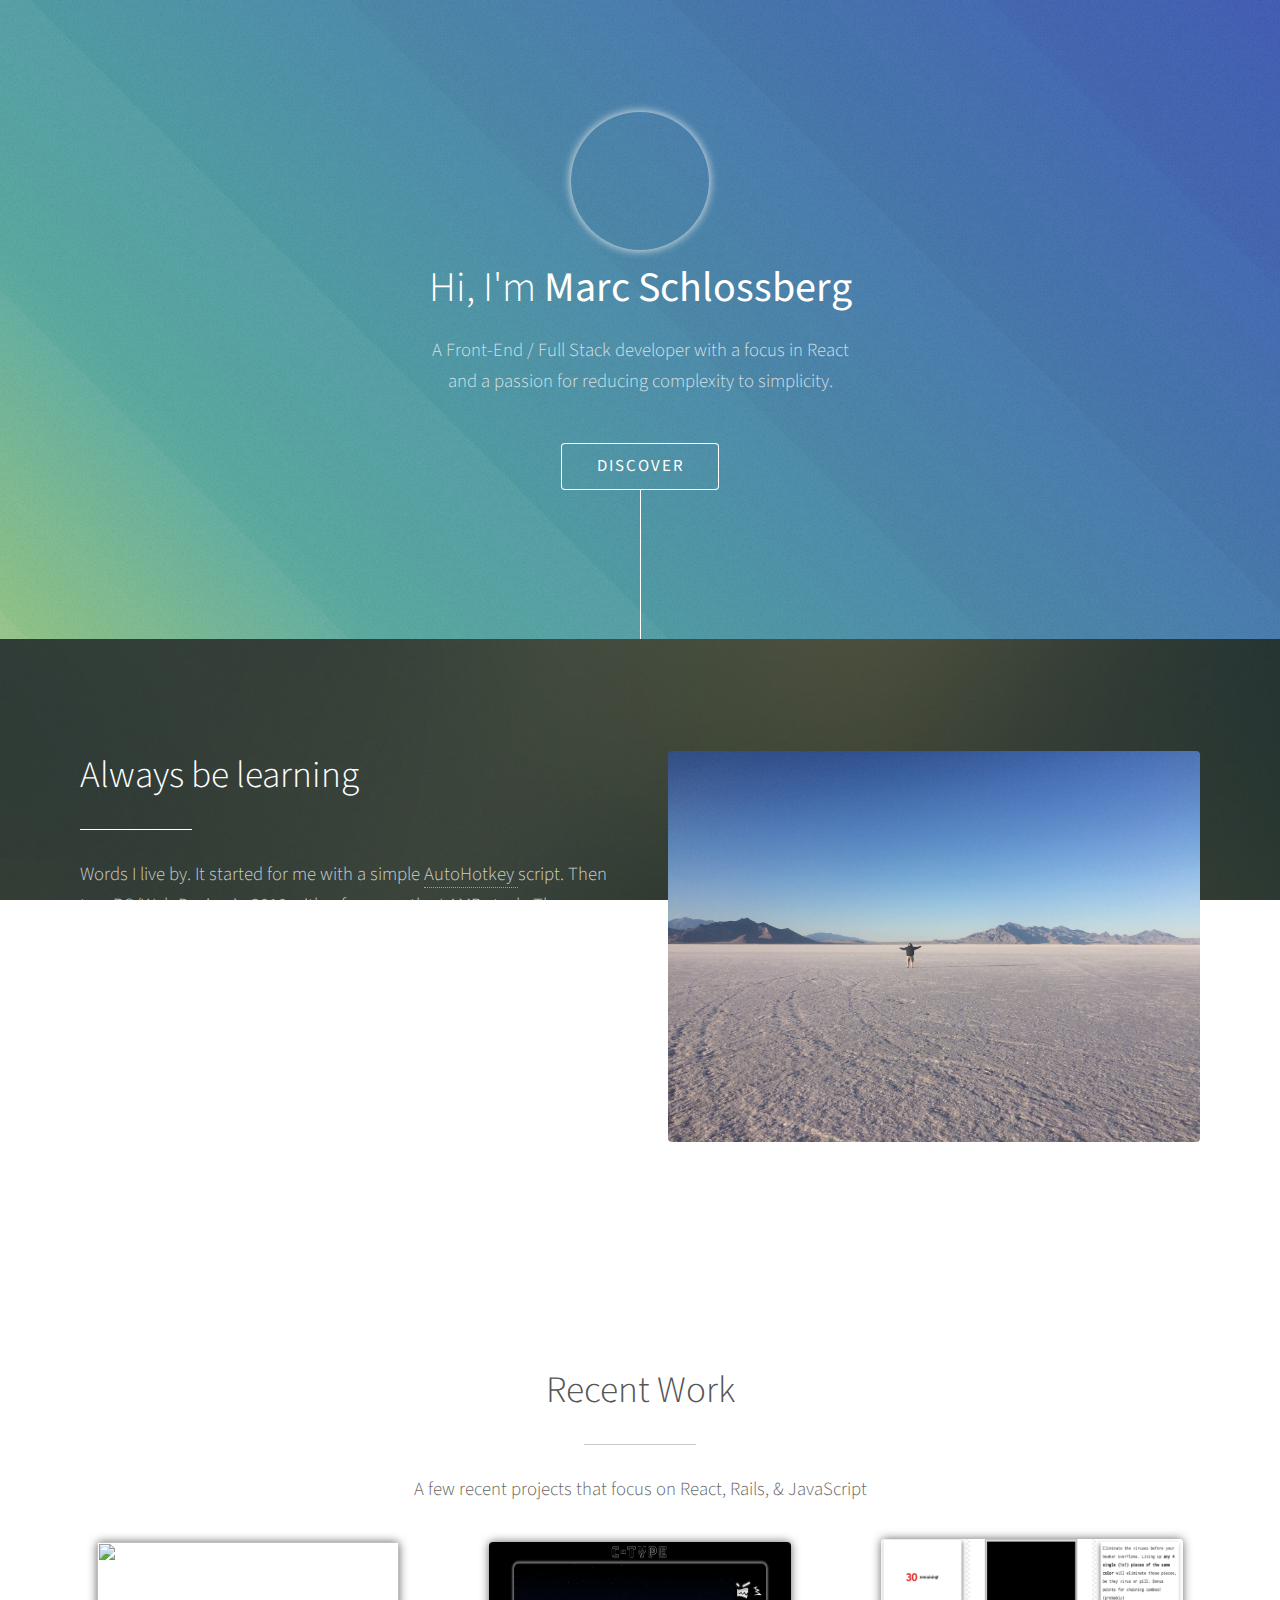
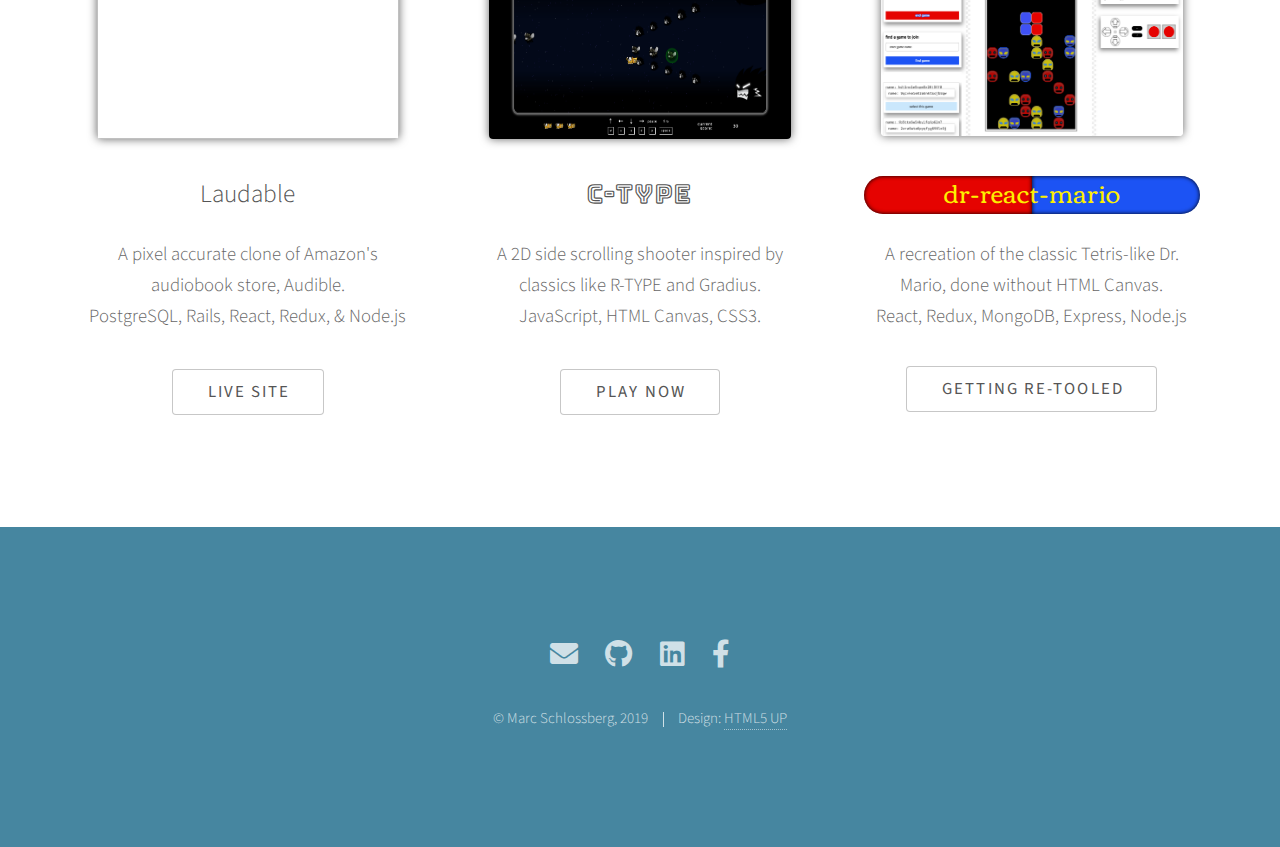
==== index.html @ 08bcd428 "Disable link to dr mario" ====
<!DOCTYPE HTML>
<!--
	Photon by HTML5 UP
	html5up.net | @ajlkn
	Free for personal and commercial use under the CCA 3.0 license (html5up.net/license)
-->
<html>
	<head>
		<title>Marc Schlossberg - Portfolio</title>
		<meta charset="utf-8" />
		<meta name="viewport" content="width=device-width, initial-scale=1, user-scalable=no" />
		<link rel="stylesheet" href="assets/css/main.css" />
		<link rel="stylesheet" href="assets/css/font-mfizz-2.4.1/font-mfizz.css">
		<link rel="stylesheet" href="assets/css/custom.css" />
		<noscript><link rel="stylesheet" href="assets/css/noscript.css" /></noscript>
	</head>
	<body class="is-preload">

		<!-- Header -->
			<section id="header">
				<div class="inner">
					<!-- <span class="icon solid major fa-cloud"></span> -->
					<!-- <img class="profile-pic" src="images/profile_pic.jpeg" /> -->
					<div class="profile-wrapper">
						<img class="profile-pic" src="images/profile-pic.jpg" />
					</div>
					<h1>Hi, I'm <strong>Marc Schlossberg</strong></h1>
					<p>A Front-End / Full Stack developer with a focus in React<br />
					and a passion for reducing complexity to simplicity.</p>
					<ul class="actions special">
						<li><a href="#one" class="button scrolly">Discover</a></li>
					</ul>
				</div>
			</section>

		<!-- One -->
		<section id="one" class="main style2">
			<div class="container">
				<div class="row gtr-150">
					<div class="col-6 col-12-medium">
						<header class="major">
							<h2>Always be learning</h2>
						</header>
						<p>
							Words I live by.  It started for me with a simple
							<a href="https://www.autohotkey.com/" target="_blank">
								AutoHotkey 
							</a>
							script.
							Then to a BS/Web Design in 2010 with a focus on the LAMP stack.  
							Then enterprise SQL, then Ruby, Rails, React &amp; Redux, MongoDB, Express, and more.
							<br />
							While I certainly prefer certain languages and frameworks, my real skill and passion is
							learning and tinkering with new fun stuff.
						</p>

						<p>
							<b>
							<a href="https://docs.google.com/document/d/13Ino35V7m-b4orjH9B_4W8jRBFiu7xGuGfny3rxbE84/edit?usp=sharing" target="_blank">
								See my resume on Google Docs
							</a>
							</b>
						</p>

						
					</div>
					<div class="col-6 col-12-medium imp-medium">
						<span class="image fit"><img src="images/me_at_bonneville.JPG" alt="" /></span>
					</div>
				</div>
			</div>
		</section>

		<!-- two -->
		<section id="two" class="main style1 special">
			<div class="container">
				<header class="major">
					<h2>Recent Work</h2>
				</header>
				<p>A few recent projects that focus on React, Rails, &amp; JavaScript</p>
				<div class="row gtr-150">
					<div class="col-4 col-12-medium">
						<span class="image fit tease"><img src="images/laudable-tease.png" alt="" /></span>
						<h3>Laudable</h3>
						<p>A pixel accurate clone of Amazon's audiobook store, Audible.  
							<br />PostgreSQL, Rails, React, Redux, &amp; Node.js</p>
						<ul class="actions special">
							<li><a target="_blank" href="http://laudable.herokuapp.com" class="button">Live Site</a></li>
						</ul>
					</div>
					<div class="col-4 col-12-medium" id="ctype">
						<span class="image fit tease"><img src="images/ctype-tease1.png" alt="" /></span>
						<h3>C-TYPE</h3>
						<p>A 2D side scrolling shooter inspired by classics like R-TYPE and Gradius.  <br />JavaScript, HTML Canvas, CSS3.</p>
						<ul class="actions special">
							<li><a target="_blank" href="http://mschl0ss.github.io/c-type/" class="button">Play Now</a></li>
						</ul>
					</div>
					<div class="col-4 col-12-medium" id="drm">
						<span class="image fit tease"><img src="images/drm-tease.png" alt="" /></span>
						<h3>
							<span>
								dr-react-mario
							</span>
							<div class="pill-bg left"></div>
							<div class="pill-bg right"></div>
						</h3>
						<p>A recreation of the classic Tetris-like Dr. Mario, done without HTML Canvas.
							<br />React, Redux, MongoDB, Express, Node.js
						</p>
						<ul class="actions special">
							<li><span class="button">Getting Re-Tooled</span></li>
							<!-- <li><a target="_blank" href="http://dr-react-mario.herokuapp.com" class="button">Getting Re-Tooled</a></li> -->
						</ul>
					</div>
				</div>
			</div>
		</section>

		

		<!-- Footer -->
			<section id="footer">
				<ul class="icons">
					<!-- <li><a href="#" class="icon brands alt fa-twitter"><span class="label">Twitter</span></a></li> -->
					<!-- <li><a href="#" class="icon brands alt fa-instagram"><span class="label">Instagram</span></a></li> -->
					<li><a target="_blank" href="mailto:mr.schlossberg@gmail.com" class="icon solid alt fa-envelope"><span class="label">Email</span></a></li>
					<li><a target="_blank" href="https://github.com/mschl0ss" class="icon brands alt fa-github"><span class="label">GitHub</span></a></li>
					<li><a target="_blank" href="https://www.linkedin.com/in/marc-schlossberg" class="icon brands alt fa-linkedin"><span class="label">LinkedIn</span></a></li>
					<li><a target="_blank" href="https://www.facebook.com/marc.schlossberg.3" class="icon brands alt fa-facebook-f"><span class="label">Facebook</span></a></li>
				</ul>
				<ul class="copyright">
					<li>&copy; Marc Schlossberg, 2019</li><li>Design: <a href="http://html5up.net">HTML5 UP</a></li>
				</ul>
			</section>

		<!-- Scripts -->
			<script src="assets/js/jquery.min.js"></script>
			<script src="assets/js/jquery.scrolly.min.js"></script>
			<script src="assets/js/browser.min.js"></script>
			<script src="assets/js/breakpoints.min.js"></script>
			<script src="assets/js/util.js"></script>
			<script src="assets/js/main.js"></script>

	</body>
</html>
---- assets/css/main.css ----
@import url("fontawesome-all.min.css");
@import url("https://fonts.googleapis.com/css?family=Source+Sans+Pro:300,300italic,400,400italic");

/*
	Photon by HTML5 UP
	html5up.net | @ajlkn
	Free for personal and commercial use under the CCA 3.0 license (html5up.net/license)
*/

html, body, div, span, applet, object,
iframe, h1, h2, h3, h4, h5, h6, p, blockquote,
pre, a, abbr, acronym, address, big, cite,
code, del, dfn, em, img, ins, kbd, q, s, samp,
small, strike, strong, sub, sup, tt, var, b,
u, i, center, dl, dt, dd, ol, ul, li, fieldset,
form, label, legend, table, caption, tbody,
tfoot, thead, tr, th, td, article, aside,
canvas, details, embed, figure, figcaption,
footer, header, hgroup, menu, nav, output, ruby,
section, summary, time, mark, audio, video {
	margin: 0;
	padding: 0;
	border: 0;
	font-size: 100%;
	font: inherit;
	vertical-align: baseline;}

article, aside, details, figcaption, figure,
footer, header, hgroup, menu, nav, section {
	display: block;}

body {
	line-height: 1;
}

ol, ul {
	list-style: none;
}

blockquote, q {
	quotes: none;
}

	blockquote:before, blockquote:after, q:before, q:after {
		content: '';
		content: none;
	}

table {
	border-collapse: collapse;
	border-spacing: 0;
}

body {
	-webkit-text-size-adjust: none;
}

mark {
	background-color: transparent;
	color: inherit;
}

input::-moz-focus-inner {
	border: 0;
	padding: 0;
}

input, select, textarea {
	-moz-appearance: none;
	-webkit-appearance: none;
	-ms-appearance: none;
	appearance: none;
}

/* Basic */

	html {
		box-sizing: border-box;
	}

	*, *:before, *:after {
		box-sizing: inherit;
	}

	body {
		background: #fff;
	}

		body.is-preload *, body.is-preload *:before, body.is-preload *:after {
			-moz-animation: none !important;
			-webkit-animation: none !important;
			-ms-animation: none !important;
			animation: none !important;
			-moz-transition: none !important;
			-webkit-transition: none !important;
			-ms-transition: none !important;
			transition: none !important;
		}

	body, input, select, textarea {
		color: #666;
		font-family: "Source Sans Pro", Helvetica, sans-serif;
		font-size: 16pt;
		font-weight: 300;
		line-height: 1.65em;
	}

	a {
		-moz-transition: color 0.2s ease-in-out, border-color 0.2s ease-in-out;
		-webkit-transition: color 0.2s ease-in-out, border-color 0.2s ease-in-out;
		-ms-transition: color 0.2s ease-in-out, border-color 0.2s ease-in-out;
		transition: color 0.2s ease-in-out, border-color 0.2s ease-in-out;
		border-bottom: dotted 1px #666;
		color: inherit;
		text-decoration: none;
	}

		a:hover {
			border-bottom-color: transparent !important;
			color: #6bd4c8;
		}

	strong, b {
		color: #555;
		font-weight: 400;
	}

	em, i {
		font-style: italic;
	}

	p {
		margin: 0 0 2em 0;
	}

	h1, h2, h3, h4, h5, h6 {
		color: #555;
		line-height: 1em;
		margin: 0 0 1em 0;
	}

		h1 a, h2 a, h3 a, h4 a, h5 a, h6 a {
			color: inherit;
			text-decoration: none;
		}

	h1 {
		font-size: 2.25em;
		line-height: 1.35em;
	}

	h2 {
		font-size: 2em;
		line-height: 1.35em;
	}

	h3 {
		font-size: 1.35em;
		line-height: 1.5em;
	}

	h4 {
		font-size: 1.25em;
		line-height: 1.5em;
	}

	h5 {
		font-size: 0.9em;
		line-height: 1.5em;
	}

	h6 {
		font-size: 0.7em;
		line-height: 1.5em;
	}

	sub {
		font-size: 0.8em;
		position: relative;
		top: 0.5em;
	}

	sup {
		font-size: 0.8em;
		position: relative;
		top: -0.5em;
	}

	hr {
		border: 0;
		border-bottom: solid 1px rgba(144, 144, 144, 0.5);
		margin: 2em 0;
	}

		hr.major {
			margin: 3em 0;
		}

	blockquote {
		border-left: solid 4px rgba(144, 144, 144, 0.5);
		font-style: italic;
		margin: 0 0 2em 0;
		padding: 0.5em 0 0.5em 2em;
	}

	code {
		background: rgba(144, 144, 144, 0.075);
		border-radius: 4px;
		border: solid 1px rgba(144, 144, 144, 0.5);
		font-family: "Courier New", monospace;
		font-size: 0.9em;
		margin: 0 0.25em;
		padding: 0.25em 0.65em;
	}

	pre {
		-webkit-overflow-scrolling: touch;
		font-family: "Courier New", monospace;
		font-size: 0.9em;
		margin: 0 0 2em 0;
	}

		pre code {
			display: block;
			line-height: 1.75em;
			padding: 1em 1.5em;
			overflow-x: auto;
		}

	.align-left {
		text-align: left;
	}

	.align-center {
		text-align: center;
	}

	.align-right {
		text-align: right;
	}

/* Container */

	.container {
		margin: 0 auto;
		max-width: calc(100% - 4em);
		width: 60em;
	}

		.container.xsmall {
			width: 15em;
		}

		.container.small {
			width: 30em;
		}

		.container.medium {
			width: 45em;
		}

		.container.large {
			width: 75em;
		}

		.container.xlarge {
			width: 90em;
		}

		.container.max {
			width: 100%;
		}

		@media screen and (max-width: 980px) {

			.container {
				max-width: 100% !important;
				width: 100% !important;
			}

		}

		@media screen and (max-width: 480px) {

			.container {
				max-width: calc(100% - 3em);
			}

		}

/* Row */

	.row {
		display: flex;
		flex-wrap: wrap;
		box-sizing: border-box;
		align-items: stretch;
	}

		.row > * {
			box-sizing: border-box;
		}

		.row.gtr-uniform > * > :last-child {
			margin-bottom: 0;
		}

		.row.aln-left {
			justify-content: flex-start;
		}

		.row.aln-center {
			justify-content: center;
		}

		.row.aln-right {
			justify-content: flex-end;
		}

		.row.aln-top {
			align-items: flex-start;
		}

		.row.aln-middle {
			align-items: center;
		}

		.row.aln-bottom {
			align-items: flex-end;
		}

		.row > .imp {
			order: -1;
		}

		.row > .col-1 {
			width: 8.33333%;
		}

		.row > .off-1 {
			margin-left: 8.33333%;
		}

		.row > .col-2 {
			width: 16.66667%;
		}

		.row > .off-2 {
			margin-left: 16.66667%;
		}

		.row > .col-3 {
			width: 25%;
		}

		.row > .off-3 {
			margin-left: 25%;
		}

		.row > .col-4 {
			width: 33.33333%;
		}

		.row > .off-4 {
			margin-left: 33.33333%;
		}

		.row > .col-5 {
			width: 41.66667%;
		}

		.row > .off-5 {
			margin-left: 41.66667%;
		}

		.row > .col-6 {
			width: 50%;
		}

		.row > .off-6 {
			margin-left: 50%;
		}

		.row > .col-7 {
			width: 58.33333%;
		}

		.row > .off-7 {
			margin-left: 58.33333%;
		}

		.row > .col-8 {
			width: 66.66667%;
		}

		.row > .off-8 {
			margin-left: 66.66667%;
		}

		.row > .col-9 {
			width: 75%;
		}

		.row > .off-9 {
			margin-left: 75%;
		}

		.row > .col-10 {
			width: 83.33333%;
		}

		.row > .off-10 {
			margin-left: 83.33333%;
		}

		.row > .col-11 {
			width: 91.66667%;
		}

		.row > .off-11 {
			margin-left: 91.66667%;
		}

		.row > .col-12 {
			width: 100%;
		}

		.row > .off-12 {
			margin-left: 100%;
		}

		.row.gtr-0 {
			margin-top: 0;
			margin-left: 0em;
		}

			.row.gtr-0 > * {
				padding: 0 0 0 0em;
			}

			.row.gtr-0.gtr-uniform {
				margin-top: 0em;
			}

				.row.gtr-0.gtr-uniform > * {
					padding-top: 0em;
				}

		.row.gtr-25 {
			margin-top: 0;
			margin-left: -0.5em;
		}

			.row.gtr-25 > * {
				padding: 0 0 0 0.5em;
			}

			.row.gtr-25.gtr-uniform {
				margin-top: -0.5em;
			}

				.row.gtr-25.gtr-uniform > * {
					padding-top: 0.5em;
				}

		.row.gtr-50 {
			margin-top: 0;
			margin-left: -1em;
		}

			.row.gtr-50 > * {
				padding: 0 0 0 1em;
			}

			.row.gtr-50.gtr-uniform {
				margin-top: -1em;
			}

				.row.gtr-50.gtr-uniform > * {
					padding-top: 1em;
				}

		.row {
			margin-top: 0;
			margin-left: -2em;
		}

			.row > * {
				padding: 0 0 0 2em;
			}

			.row.gtr-uniform {
				margin-top: -2em;
			}

				.row.gtr-uniform > * {
					padding-top: 2em;
				}

		.row.gtr-150 {
			margin-top: 0;
			margin-left: -3em;
		}

			.row.gtr-150 > * {
				padding: 0 0 0 3em;
			}

			.row.gtr-150.gtr-uniform {
				margin-top: -3em;
			}

				.row.gtr-150.gtr-uniform > * {
					padding-top: 3em;
				}

		.row.gtr-200 {
			margin-top: 0;
			margin-left: -4em;
		}

			.row.gtr-200 > * {
				padding: 0 0 0 4em;
			}

			.row.gtr-200.gtr-uniform {
				margin-top: -4em;
			}

				.row.gtr-200.gtr-uniform > * {
					padding-top: 4em;
				}

		@media screen and (max-width: 1680px) {

			.row {
				display: flex;
				flex-wrap: wrap;
				box-sizing: border-box;
				align-items: stretch;
			}

				.row > * {
					box-sizing: border-box;
				}

				.row.gtr-uniform > * > :last-child {
					margin-bottom: 0;
				}

				.row.aln-left {
					justify-content: flex-start;
				}

				.row.aln-center {
					justify-content: center;
				}

				.row.aln-right {
					justify-content: flex-end;
				}

				.row.aln-top {
					align-items: flex-start;
				}

				.row.aln-middle {
					align-items: center;
				}

				.row.aln-bottom {
					align-items: flex-end;
				}

				.row > .imp-xlarge {
					order: -1;
				}

				.row > .col-1-xlarge {
					width: 8.33333%;
				}

				.row > .off-1-xlarge {
					margin-left: 8.33333%;
				}

				.row > .col-2-xlarge {
					width: 16.66667%;
				}

				.row > .off-2-xlarge {
					margin-left: 16.66667%;
				}

				.row > .col-3-xlarge {
					width: 25%;
				}

				.row > .off-3-xlarge {
					margin-left: 25%;
				}

				.row > .col-4-xlarge {
					width: 33.33333%;
				}

				.row > .off-4-xlarge {
					margin-left: 33.33333%;
				}

				.row > .col-5-xlarge {
					width: 41.66667%;
				}

				.row > .off-5-xlarge {
					margin-left: 41.66667%;
				}

				.row > .col-6-xlarge {
					width: 50%;
				}

				.row > .off-6-xlarge {
					margin-left: 50%;
				}

				.row > .col-7-xlarge {
					width: 58.33333%;
				}

				.row > .off-7-xlarge {
					margin-left: 58.33333%;
				}

				.row > .col-8-xlarge {
					width: 66.66667%;
				}

				.row > .off-8-xlarge {
					margin-left: 66.66667%;
				}

				.row > .col-9-xlarge {
					width: 75%;
				}

				.row > .off-9-xlarge {
					margin-left: 75%;
				}

				.row > .col-10-xlarge {
					width: 83.33333%;
				}

				.row > .off-10-xlarge {
					margin-left: 83.33333%;
				}

				.row > .col-11-xlarge {
					width: 91.66667%;
				}

				.row > .off-11-xlarge {
					margin-left: 91.66667%;
				}

				.row > .col-12-xlarge {
					width: 100%;
				}

				.row > .off-12-xlarge {
					margin-left: 100%;
				}

				.row.gtr-0 {
					margin-top: 0;
					margin-left: 0em;
				}

					.row.gtr-0 > * {
						padding: 0 0 0 0em;
					}

					.row.gtr-0.gtr-uniform {
						margin-top: 0em;
					}

						.row.gtr-0.gtr-uniform > * {
							padding-top: 0em;
						}

				.row.gtr-25 {
					margin-top: 0;
					margin-left: -0.5em;
				}

					.row.gtr-25 > * {
						padding: 0 0 0 0.5em;
					}

					.row.gtr-25.gtr-uniform {
						margin-top: -0.5em;
					}

						.row.gtr-25.gtr-uniform > * {
							padding-top: 0.5em;
						}

				.row.gtr-50 {
					margin-top: 0;
					margin-left: -1em;
				}

					.row.gtr-50 > * {
						padding: 0 0 0 1em;
					}

					.row.gtr-50.gtr-uniform {
						margin-top: -1em;
					}

						.row.gtr-50.gtr-uniform > * {
							padding-top: 1em;
						}

				.row {
					margin-top: 0;
					margin-left: -2em;
				}

					.row > * {
						padding: 0 0 0 2em;
					}

					.row.gtr-uniform {
						margin-top: -2em;
					}

						.row.gtr-uniform > * {
							padding-top: 2em;
						}

				.row.gtr-150 {
					margin-top: 0;
					margin-left: -3em;
				}

					.row.gtr-150 > * {
						padding: 0 0 0 3em;
					}

					.row.gtr-150.gtr-uniform {
						margin-top: -3em;
					}

						.row.gtr-150.gtr-uniform > * {
							padding-top: 3em;
						}

				.row.gtr-200 {
					margin-top: 0;
					margin-left: -4em;
				}

					.row.gtr-200 > * {
						padding: 0 0 0 4em;
					}

					.row.gtr-200.gtr-uniform {
						margin-top: -4em;
					}

						.row.gtr-200.gtr-uniform > * {
							padding-top: 4em;
						}

		}

		@media screen and (max-width: 1140px) {

			.row {
				display: flex;
				flex-wrap: wrap;
				box-sizing: border-box;
				align-items: stretch;
			}

				.row > * {
					box-sizing: border-box;
				}

				.row.gtr-uniform > * > :last-child {
					margin-bottom: 0;
				}

				.row.aln-left {
					justify-content: flex-start;
				}

				.row.aln-center {
					justify-content: center;
				}

				.row.aln-right {
					justify-content: flex-end;
				}

				.row.aln-top {
					align-items: flex-start;
				}

				.row.aln-middle {
					align-items: center;
				}

				.row.aln-bottom {
					align-items: flex-end;
				}

				.row > .imp-large {
					order: -1;
				}

				.row > .col-1-large {
					width: 8.33333%;
				}

				.row > .off-1-large {
					margin-left: 8.33333%;
				}

				.row > .col-2-large {
					width: 16.66667%;
				}

				.row > .off-2-large {
					margin-left: 16.66667%;
				}

				.row > .col-3-large {
					width: 25%;
				}

				.row > .off-3-large {
					margin-left: 25%;
				}

				.row > .col-4-large {
					width: 33.33333%;
				}

				.row > .off-4-large {
					margin-left: 33.33333%;
				}

				.row > .col-5-large {
					width: 41.66667%;
				}

				.row > .off-5-large {
					margin-left: 41.66667%;
				}

				.row > .col-6-large {
					width: 50%;
				}

				.row > .off-6-large {
					margin-left: 50%;
				}

				.row > .col-7-large {
					width: 58.33333%;
				}

				.row > .off-7-large {
					margin-left: 58.33333%;
				}

				.row > .col-8-large {
					width: 66.66667%;
				}

				.row > .off-8-large {
					margin-left: 66.66667%;
				}

				.row > .col-9-large {
					width: 75%;
				}

				.row > .off-9-large {
					margin-left: 75%;
				}

				.row > .col-10-large {
					width: 83.33333%;
				}

				.row > .off-10-large {
					margin-left: 83.33333%;
				}

				.row > .col-11-large {
					width: 91.66667%;
				}

				.row > .off-11-large {
					margin-left: 91.66667%;
				}

				.row > .col-12-large {
					width: 100%;
				}

				.row > .off-12-large {
					margin-left: 100%;
				}

				.row.gtr-0 {
					margin-top: 0;
					margin-left: 0em;
				}

					.row.gtr-0 > * {
						padding: 0 0 0 0em;
					}

					.row.gtr-0.gtr-uniform {
						margin-top: 0em;
					}

						.row.gtr-0.gtr-uniform > * {
							padding-top: 0em;
						}

				.row.gtr-25 {
					margin-top: 0;
					margin-left: -0.5em;
				}

					.row.gtr-25 > * {
						padding: 0 0 0 0.5em;
					}

					.row.gtr-25.gtr-uniform {
						margin-top: -0.5em;
					}

						.row.gtr-25.gtr-uniform > * {
							padding-top: 0.5em;
						}

				.row.gtr-50 {
					margin-top: 0;
					margin-left: -1em;
				}

					.row.gtr-50 > * {
						padding: 0 0 0 1em;
					}

					.row.gtr-50.gtr-uniform {
						margin-top: -1em;
					}

						.row.gtr-50.gtr-uniform > * {
							padding-top: 1em;
						}

				.row {
					margin-top: 0;
					margin-left: -2em;
				}

					.row > * {
						padding: 0 0 0 2em;
					}

					.row.gtr-uniform {
						margin-top: -2em;
					}

						.row.gtr-uniform > * {
							padding-top: 2em;
						}

				.row.gtr-150 {
					margin-top: 0;
					margin-left: -3em;
				}

					.row.gtr-150 > * {
						padding: 0 0 0 3em;
					}

					.row.gtr-150.gtr-uniform {
						margin-top: -3em;
					}

						.row.gtr-150.gtr-uniform > * {
							padding-top: 3em;
						}

				.row.gtr-200 {
					margin-top: 0;
					margin-left: -4em;
				}

					.row.gtr-200 > * {
						padding: 0 0 0 4em;
					}

					.row.gtr-200.gtr-uniform {
						margin-top: -4em;
					}

						.row.gtr-200.gtr-uniform > * {
							padding-top: 4em;
						}

		}

		@media screen and (max-width: 980px) {

			.row {
				display: flex;
				flex-wrap: wrap;
				box-sizing: border-box;
				align-items: stretch;
			}

				.row > * {
					box-sizing: border-box;
				}

				.row.gtr-uniform > * > :last-child {
					margin-bottom: 0;
				}

				.row.aln-left {
					justify-content: flex-start;
				}

				.row.aln-center {
					justify-content: center;
				}

				.row.aln-right {
					justify-content: flex-end;
				}

				.row.aln-top {
					align-items: flex-start;
				}

				.row.aln-middle {
					align-items: center;
				}

				.row.aln-bottom {
					align-items: flex-end;
				}

				.row > .imp-medium {
					order: -1;
				}

				.row > .col-1-medium {
					width: 8.33333%;
				}

				.row > .off-1-medium {
					margin-left: 8.33333%;
				}

				.row > .col-2-medium {
					width: 16.66667%;
				}

				.row > .off-2-medium {
					margin-left: 16.66667%;
				}

				.row > .col-3-medium {
					width: 25%;
				}

				.row > .off-3-medium {
					margin-left: 25%;
				}

				.row > .col-4-medium {
					width: 33.33333%;
				}

				.row > .off-4-medium {
					margin-left: 33.33333%;
				}

				.row > .col-5-medium {
					width: 41.66667%;
				}

				.row > .off-5-medium {
					margin-left: 41.66667%;
				}

				.row > .col-6-medium {
					width: 50%;
				}

				.row > .off-6-medium {
					margin-left: 50%;
				}

				.row > .col-7-medium {
					width: 58.33333%;
				}

				.row > .off-7-medium {
					margin-left: 58.33333%;
				}

				.row > .col-8-medium {
					width: 66.66667%;
				}

				.row > .off-8-medium {
					margin-left: 66.66667%;
				}

				.row > .col-9-medium {
					width: 75%;
				}

				.row > .off-9-medium {
					margin-left: 75%;
				}

				.row > .col-10-medium {
					width: 83.33333%;
				}

				.row > .off-10-medium {
					margin-left: 83.33333%;
				}

				.row > .col-11-medium {
					width: 91.66667%;
				}

				.row > .off-11-medium {
					margin-left: 91.66667%;
				}

				.row > .col-12-medium {
					width: 100%;
				}

				.row > .off-12-medium {
					margin-left: 100%;
				}

				.row.gtr-0 {
					margin-top: 0;
					margin-left: 0em;
				}

					.row.gtr-0 > * {
						padding: 0 0 0 0em;
					}

					.row.gtr-0.gtr-uniform {
						margin-top: 0em;
					}

						.row.gtr-0.gtr-uniform > * {
							padding-top: 0em;
						}

				.row.gtr-25 {
					margin-top: 0;
					margin-left: -0.5em;
				}

					.row.gtr-25 > * {
						padding: 0 0 0 0.5em;
					}

					.row.gtr-25.gtr-uniform {
						margin-top: -0.5em;
					}

						.row.gtr-25.gtr-uniform > * {
							padding-top: 0.5em;
						}

				.row.gtr-50 {
					margin-top: 0;
					margin-left: -1em;
				}

					.row.gtr-50 > * {
						padding: 0 0 0 1em;
					}

					.row.gtr-50.gtr-uniform {
						margin-top: -1em;
					}

						.row.gtr-50.gtr-uniform > * {
							padding-top: 1em;
						}

				.row {
					margin-top: 0;
					margin-left: -2em;
				}

					.row > * {
						padding: 0 0 0 2em;
					}

					.row.gtr-uniform {
						margin-top: -2em;
					}

						.row.gtr-uniform > * {
							padding-top: 2em;
						}

				.row.gtr-150 {
					margin-top: 0;
					margin-left: -3em;
				}

					.row.gtr-150 > * {
						padding: 0 0 0 3em;
					}

					.row.gtr-150.gtr-uniform {
						margin-top: -3em;
					}

						.row.gtr-150.gtr-uniform > * {
							padding-top: 3em;
						}

				.row.gtr-200 {
					margin-top: 0;
					margin-left: -4em;
				}

					.row.gtr-200 > * {
						padding: 0 0 0 4em;
					}

					.row.gtr-200.gtr-uniform {
						margin-top: -4em;
					}

						.row.gtr-200.gtr-uniform > * {
							padding-top: 4em;
						}

		}

		@media screen and (max-width: 736px) {

			.row {
				display: flex;
				flex-wrap: wrap;
				box-sizing: border-box;
				align-items: stretch;
			}

				.row > * {
					box-sizing: border-box;
				}

				.row.gtr-uniform > * > :last-child {
					margin-bottom: 0;
				}

				.row.aln-left {
					justify-content: flex-start;
				}

				.row.aln-center {
					justify-content: center;
				}

				.row.aln-right {
					justify-content: flex-end;
				}

				.row.aln-top {
					align-items: flex-start;
				}

				.row.aln-middle {
					align-items: center;
				}

				.row.aln-bottom {
					align-items: flex-end;
				}

				.row > .imp-small {
					order: -1;
				}

				.row > .col-1-small {
					width: 8.33333%;
				}

				.row > .off-1-small {
					margin-left: 8.33333%;
				}

				.row > .col-2-small {
					width: 16.66667%;
				}

				.row > .off-2-small {
					margin-left: 16.66667%;
				}

				.row > .col-3-small {
					width: 25%;
				}

				.row > .off-3-small {
					margin-left: 25%;
				}

				.row > .col-4-small {
					width: 33.33333%;
				}

				.row > .off-4-small {
					margin-left: 33.33333%;
				}

				.row > .col-5-small {
					width: 41.66667%;
				}

				.row > .off-5-small {
					margin-left: 41.66667%;
				}

				.row > .col-6-small {
					width: 50%;
				}

				.row > .off-6-small {
					margin-left: 50%;
				}

				.row > .col-7-small {
					width: 58.33333%;
				}

				.row > .off-7-small {
					margin-left: 58.33333%;
				}

				.row > .col-8-small {
					width: 66.66667%;
				}

				.row > .off-8-small {
					margin-left: 66.66667%;
				}

				.row > .col-9-small {
					width: 75%;
				}

				.row > .off-9-small {
					margin-left: 75%;
				}

				.row > .col-10-small {
					width: 83.33333%;
				}

				.row > .off-10-small {
					margin-left: 83.33333%;
				}

				.row > .col-11-small {
					width: 91.66667%;
				}

				.row > .off-11-small {
					margin-left: 91.66667%;
				}

				.row > .col-12-small {
					width: 100%;
				}

				.row > .off-12-small {
					margin-left: 100%;
				}

				.row.gtr-0 {
					margin-top: 0;
					margin-left: 0em;
				}

					.row.gtr-0 > * {
						padding: 0 0 0 0em;
					}

					.row.gtr-0.gtr-uniform {
						margin-top: 0em;
					}

						.row.gtr-0.gtr-uniform > * {
							padding-top: 0em;
						}

				.row.gtr-25 {
					margin-top: 0;
					margin-left: -0.5em;
				}

					.row.gtr-25 > * {
						padding: 0 0 0 0.5em;
					}

					.row.gtr-25.gtr-uniform {
						margin-top: -0.5em;
					}

						.row.gtr-25.gtr-uniform > * {
							padding-top: 0.5em;
						}

				.row.gtr-50 {
					margin-top: 0;
					margin-left: -1em;
				}

					.row.gtr-50 > * {
						padding: 0 0 0 1em;
					}

					.row.gtr-50.gtr-uniform {
						margin-top: -1em;
					}

						.row.gtr-50.gtr-uniform > * {
							padding-top: 1em;
						}

				.row {
					margin-top: 0;
					margin-left: -2em;
				}

					.row > * {
						padding: 0 0 0 2em;
					}

					.row.gtr-uniform {
						margin-top: -2em;
					}

						.row.gtr-uniform > * {
							padding-top: 2em;
						}

				.row.gtr-150 {
					margin-top: 0;
					margin-left: -3em;
				}

					.row.gtr-150 > * {
						padding: 0 0 0 3em;
					}

					.row.gtr-150.gtr-uniform {
						margin-top: -3em;
					}

						.row.gtr-150.gtr-uniform > * {
							padding-top: 3em;
						}

				.row.gtr-200 {
					margin-top: 0;
					margin-left: -4em;
				}

					.row.gtr-200 > * {
						padding: 0 0 0 4em;
					}

					.row.gtr-200.gtr-uniform {
						margin-top: -4em;
					}

						.row.gtr-200.gtr-uniform > * {
							padding-top: 4em;
						}

		}

		@media screen and (max-width: 480px) {

			.row {
				display: flex;
				flex-wrap: wrap;
				box-sizing: border-box;
				align-items: stretch;
			}

				.row > * {
					box-sizing: border-box;
				}

				.row.gtr-uniform > * > :last-child {
					margin-bottom: 0;
				}

				.row.aln-left {
					justify-content: flex-start;
				}

				.row.aln-center {
					justify-content: center;
				}

				.row.aln-right {
					justify-content: flex-end;
				}

				.row.aln-top {
					align-items: flex-start;
				}

				.row.aln-middle {
					align-items: center;
				}

				.row.aln-bottom {
					align-items: flex-end;
				}

				.row > .imp-xsmall {
					order: -1;
				}

				.row > .col-1-xsmall {
					width: 8.33333%;
				}

				.row > .off-1-xsmall {
					margin-left: 8.33333%;
				}

				.row > .col-2-xsmall {
					width: 16.66667%;
				}

				.row > .off-2-xsmall {
					margin-left: 16.66667%;
				}

				.row > .col-3-xsmall {
					width: 25%;
				}

				.row > .off-3-xsmall {
					margin-left: 25%;
				}

				.row > .col-4-xsmall {
					width: 33.33333%;
				}

				.row > .off-4-xsmall {
					margin-left: 33.33333%;
				}

				.row > .col-5-xsmall {
					width: 41.66667%;
				}

				.row > .off-5-xsmall {
					margin-left: 41.66667%;
				}

				.row > .col-6-xsmall {
					width: 50%;
				}

				.row > .off-6-xsmall {
					margin-left: 50%;
				}

				.row > .col-7-xsmall {
					width: 58.33333%;
				}

				.row > .off-7-xsmall {
					margin-left: 58.33333%;
				}

				.row > .col-8-xsmall {
					width: 66.66667%;
				}

				.row > .off-8-xsmall {
					margin-left: 66.66667%;
				}

				.row > .col-9-xsmall {
					width: 75%;
				}

				.row > .off-9-xsmall {
					margin-left: 75%;
				}

				.row > .col-10-xsmall {
					width: 83.33333%;
				}

				.row > .off-10-xsmall {
					margin-left: 83.33333%;
				}

				.row > .col-11-xsmall {
					width: 91.66667%;
				}

				.row > .off-11-xsmall {
					margin-left: 91.66667%;
				}

				.row > .col-12-xsmall {
					width: 100%;
				}

				.row > .off-12-xsmall {
					margin-left: 100%;
				}

				.row.gtr-0 {
					margin-top: 0;
					margin-left: 0em;
				}

					.row.gtr-0 > * {
						padding: 0 0 0 0em;
					}

					.row.gtr-0.gtr-uniform {
						margin-top: 0em;
					}

						.row.gtr-0.gtr-uniform > * {
							padding-top: 0em;
						}

				.row.gtr-25 {
					margin-top: 0;
					margin-left: -0.5em;
				}

					.row.gtr-25 > * {
						padding: 0 0 0 0.5em;
					}

					.row.gtr-25.gtr-uniform {
						margin-top: -0.5em;
					}

						.row.gtr-25.gtr-uniform > * {
							padding-top: 0.5em;
						}

				.row.gtr-50 {
					margin-top: 0;
					margin-left: -1em;
				}

					.row.gtr-50 > * {
						padding: 0 0 0 1em;
					}

					.row.gtr-50.gtr-uniform {
						margin-top: -1em;
					}

						.row.gtr-50.gtr-uniform > * {
							padding-top: 1em;
						}

				.row {
					margin-top: 0;
					margin-left: -2em;
				}

					.row > * {
						padding: 0 0 0 2em;
					}

					.row.gtr-uniform {
						margin-top: -2em;
					}

						.row.gtr-uniform > * {
							padding-top: 2em;
						}

				.row.gtr-150 {
					margin-top: 0;
					margin-left: -3em;
				}

					.row.gtr-150 > * {
						padding: 0 0 0 3em;
					}

					.row.gtr-150.gtr-uniform {
						margin-top: -3em;
					}

						.row.gtr-150.gtr-uniform > * {
							padding-top: 3em;
						}

				.row.gtr-200 {
					margin-top: 0;
					margin-left: -4em;
				}

					.row.gtr-200 > * {
						padding: 0 0 0 4em;
					}

					.row.gtr-200.gtr-uniform {
						margin-top: -4em;
					}

						.row.gtr-200.gtr-uniform > * {
							padding-top: 4em;
						}

		}

		@media screen and (max-width: 320px) {

			.row {
				display: flex;
				flex-wrap: wrap;
				box-sizing: border-box;
				align-items: stretch;
			}

				.row > * {
					box-sizing: border-box;
				}

				.row.gtr-uniform > * > :last-child {
					margin-bottom: 0;
				}

				.row.aln-left {
					justify-content: flex-start;
				}

				.row.aln-center {
					justify-content: center;
				}

				.row.aln-right {
					justify-content: flex-end;
				}

				.row.aln-top {
					align-items: flex-start;
				}

				.row.aln-middle {
					align-items: center;
				}

				.row.aln-bottom {
					align-items: flex-end;
				}

				.row > .imp-xxsmall {
					order: -1;
				}

				.row > .col-1-xxsmall {
					width: 8.33333%;
				}

				.row > .off-1-xxsmall {
					margin-left: 8.33333%;
				}

				.row > .col-2-xxsmall {
					width: 16.66667%;
				}

				.row > .off-2-xxsmall {
					margin-left: 16.66667%;
				}

				.row > .col-3-xxsmall {
					width: 25%;
				}

				.row > .off-3-xxsmall {
					margin-left: 25%;
				}

				.row > .col-4-xxsmall {
					width: 33.33333%;
				}

				.row > .off-4-xxsmall {
					margin-left: 33.33333%;
				}

				.row > .col-5-xxsmall {
					width: 41.66667%;
				}

				.row > .off-5-xxsmall {
					margin-left: 41.66667%;
				}

				.row > .col-6-xxsmall {
					width: 50%;
				}

				.row > .off-6-xxsmall {
					margin-left: 50%;
				}

				.row > .col-7-xxsmall {
					width: 58.33333%;
				}

				.row > .off-7-xxsmall {
					margin-left: 58.33333%;
				}

				.row > .col-8-xxsmall {
					width: 66.66667%;
				}

				.row > .off-8-xxsmall {
					margin-left: 66.66667%;
				}

				.row > .col-9-xxsmall {
					width: 75%;
				}

				.row > .off-9-xxsmall {
					margin-left: 75%;
				}

				.row > .col-10-xxsmall {
					width: 83.33333%;
				}

				.row > .off-10-xxsmall {
					margin-left: 83.33333%;
				}

				.row > .col-11-xxsmall {
					width: 91.66667%;
				}

				.row > .off-11-xxsmall {
					margin-left: 91.66667%;
				}

				.row > .col-12-xxsmall {
					width: 100%;
				}

				.row > .off-12-xxsmall {
					margin-left: 100%;
				}

				.row.gtr-0 {
					margin-top: 0;
					margin-left: 0em;
				}

					.row.gtr-0 > * {
						padding: 0 0 0 0em;
					}

					.row.gtr-0.gtr-uniform {
						margin-top: 0em;
					}

						.row.gtr-0.gtr-uniform > * {
							padding-top: 0em;
						}

				.row.gtr-25 {
					margin-top: 0;
					margin-left: -0.5em;
				}

					.row.gtr-25 > * {
						padding: 0 0 0 0.5em;
					}

					.row.gtr-25.gtr-uniform {
						margin-top: -0.5em;
					}

						.row.gtr-25.gtr-uniform > * {
							padding-top: 0.5em;
						}

				.row.gtr-50 {
					margin-top: 0;
					margin-left: -1em;
				}

					.row.gtr-50 > * {
						padding: 0 0 0 1em;
					}

					.row.gtr-50.gtr-uniform {
						margin-top: -1em;
					}

						.row.gtr-50.gtr-uniform > * {
							padding-top: 1em;
						}

				.row {
					margin-top: 0;
					margin-left: -2em;
				}

					.row > * {
						padding: 0 0 0 2em;
					}

					.row.gtr-uniform {
						margin-top: -2em;
					}

						.row.gtr-uniform > * {
							padding-top: 2em;
						}

				.row.gtr-150 {
					margin-top: 0;
					margin-left: -3em;
				}

					.row.gtr-150 > * {
						padding: 0 0 0 3em;
					}

					.row.gtr-150.gtr-uniform {
						margin-top: -3em;
					}

						.row.gtr-150.gtr-uniform > * {
							padding-top: 3em;
						}

				.row.gtr-200 {
					margin-top: 0;
					margin-left: -4em;
				}

					.row.gtr-200 > * {
						padding: 0 0 0 4em;
					}

					.row.gtr-200.gtr-uniform {
						margin-top: -4em;
					}

						.row.gtr-200.gtr-uniform > * {
							padding-top: 4em;
						}

		}

/* Section/Article */

	section.special, article.special {
		text-align: center;
	}

	header p {
		color: #999;
		margin: 0 0 1.5em 0;
		position: relative;
	}

	header h2 + p {
		font-size: 1.25em;
		line-height: 1.5em;
		margin-top: -1em;
	}

	header h3 + p {
		font-size: 1.1em;
		line-height: 1.5em;
		margin-top: -0.8em;
	}

	header h4 + p,
	header h5 + p,
	header h6 + p {
		font-size: 0.9em;
		line-height: 1.5em;
		margin-top: -0.6em;
	}

	header.major {
		margin: 0 0 1em 0;
	}

		header.major:after {
			background: rgba(144, 144, 144, 0.5);
			content: '';
			display: inline-block;
			height: 1px;
			margin-top: 1.5em;
			width: 6em;
		}

		header.major h2, header.major h3, header.major h4, header.major h5, header.major h6 {
			margin: 0;
		}

		header.major p {
			margin: 0.7em 0 0 0;
		}

	header.special {
		text-align: center;
	}

/* Form */

	form {
		margin: 0 0 2em 0;
	}

	label {
		color: #555;
		display: block;
		font-size: 0.9em;
		font-weight: 400;
		margin: 0 0 1em 0;
	}

	input[type="text"],
	input[type="password"],
	input[type="email"],
	select,
	textarea {
		-moz-appearance: none;
		-webkit-appearance: none;
		-ms-appearance: none;
		appearance: none;
		background: rgba(144, 144, 144, 0.075);
		border-radius: 4px;
		border: none;
		border: solid 1px rgba(144, 144, 144, 0.5);
		color: inherit;
		display: block;
		outline: 0;
		padding: 0 1em;
		text-decoration: none;
		width: 100%;
	}

		input[type="text"]:invalid,
		input[type="password"]:invalid,
		input[type="email"]:invalid,
		select:invalid,
		textarea:invalid {
			box-shadow: none;
		}

		input[type="text"]:focus,
		input[type="password"]:focus,
		input[type="email"]:focus,
		select:focus,
		textarea:focus {
			border-color: #6bd4c8;
		}

	select {
		background-image: url("data:image/svg+xml;charset=utf8,%3Csvg xmlns='http://www.w3.org/2000/svg' width='40' height='40' preserveAspectRatio='none' viewBox='0 0 40 40'%3E%3Cpath d='M9.4,12.3l10.4,10.4l10.4-10.4c0.2-0.2,0.5-0.4,0.9-0.4c0.3,0,0.6,0.1,0.9,0.4l3.3,3.3c0.2,0.2,0.4,0.5,0.4,0.9 c0,0.4-0.1,0.6-0.4,0.9L20.7,31.9c-0.2,0.2-0.5,0.4-0.9,0.4c-0.3,0-0.6-0.1-0.9-0.4L4.3,17.3c-0.2-0.2-0.4-0.5-0.4-0.9 c0-0.4,0.1-0.6,0.4-0.9l3.3-3.3c0.2-0.2,0.5-0.4,0.9-0.4S9.1,12.1,9.4,12.3z' fill='rgba(144, 144, 144, 0.5)' /%3E%3C/svg%3E");
		background-size: 1.25rem;
		background-repeat: no-repeat;
		background-position: calc(100% - 1rem) center;
		height: 2.75em;
		padding-right: 2.75em;
		text-overflow: ellipsis;
	}

		select option {
			color: #555;
			background: #fff;
		}

		select:focus::-ms-value {
			background-color: transparent;
		}

		select::-ms-expand {
			display: none;
		}

	input[type="text"],
	input[type="password"],
	input[type="email"],
	select {
		height: 2.75em;
	}

	textarea {
		padding: 0.75em 1em;
	}

	input[type="checkbox"],
	input[type="radio"] {
		-moz-appearance: none;
		-webkit-appearance: none;
		-ms-appearance: none;
		appearance: none;
		display: block;
		float: left;
		margin-right: -2em;
		opacity: 0;
		width: 1em;
		z-index: -1;
	}

		input[type="checkbox"] + label,
		input[type="radio"] + label {
			text-decoration: none;
			color: #666;
			cursor: pointer;
			display: inline-block;
			font-size: 1em;
			font-weight: 300;
			padding-left: 2.4em;
			padding-right: 0.75em;
			position: relative;
		}

			input[type="checkbox"] + label:before,
			input[type="radio"] + label:before {
				-moz-osx-font-smoothing: grayscale;
				-webkit-font-smoothing: antialiased;
				display: inline-block;
				font-style: normal;
				font-variant: normal;
				text-rendering: auto;
				line-height: 1;
				text-transform: none !important;
				font-family: 'Font Awesome 5 Free';
				font-weight: 900;
			}

			input[type="checkbox"] + label:before,
			input[type="radio"] + label:before {
				background: rgba(144, 144, 144, 0.075);
				border-radius: 4px;
				border: solid 1px rgba(144, 144, 144, 0.5);
				content: '';
				display: inline-block;
				font-size: 0.8em;
				height: 2.0625em;
				left: 0;
				line-height: 2.0625em;
				position: absolute;
				text-align: center;
				top: 0;
				width: 2.0625em;
			}

		input[type="checkbox"]:checked + label:before,
		input[type="radio"]:checked + label:before {
			background: #666666;
			border-color: #666666;
			color: #ffffff;
			content: '\f00c';
		}

		input[type="checkbox"]:focus + label:before,
		input[type="radio"]:focus + label:before {
			border-color: #6bd4c8;
		}

	input[type="checkbox"] + label:before {
		border-radius: 4px;
	}

	input[type="radio"] + label:before {
		border-radius: 100%;
	}

	::-webkit-input-placeholder {
		color: #999 !important;
		opacity: 1.0;
	}

	:-moz-placeholder {
		color: #999 !important;
		opacity: 1.0;
	}

	::-moz-placeholder {
		color: #999 !important;
		opacity: 1.0;
	}

	:-ms-input-placeholder {
		color: #999 !important;
		opacity: 1.0;
	}

/* Box */

	.box {
		border-radius: 4px;
		border: solid 1px rgba(144, 144, 144, 0.5);
		margin-bottom: 2em;
		padding: 1.5em;
	}

		.box > :last-child,
		.box > :last-child > :last-child,
		.box > :last-child > :last-child > :last-child {
			margin-bottom: 0;
		}

		.box.alt {
			border: 0;
			border-radius: 0;
			padding: 0;
		}

/* Icon */

	.icon {
		text-decoration: none;
		border-bottom: none;
		position: relative;
	}

		.icon:before {
			-moz-osx-font-smoothing: grayscale;
			-webkit-font-smoothing: antialiased;
			display: inline-block;
			font-style: normal;
			font-variant: normal;
			text-rendering: auto;
			line-height: 1;
			text-transform: none !important;
			font-family: 'Font Awesome 5 Free';
			font-weight: 400;
		}

		.icon > .label {
			display: none;
		}

		.icon:before {
			line-height: inherit;
		}

		.icon.solid:before {
			font-weight: 900 !important;
		}

		.icon.brands:before {
			font-family: 'Font Awesome 5 Brands';
		}

		.icon.style1:before {
			color: #c3e895;
		}

		.icon.style2:before {
			color: #8addaa;
		}

		.icon.style3:before {
			color: #6bd4c8;
		}

		.icon.style4:before {
			color: #57aed3;
		}

		.icon.style5:before {
			color: #4a87d3;
		}

		.icon.style6:before {
			color: #6b88e6;
		}

		.icon.major {
			text-decoration: none;
			color: #555;
			cursor: default;
			display: inline-block;
			margin: 0 0 1.5em 0;
		}

			.icon.major:before {
				-moz-osx-font-smoothing: grayscale;
				-webkit-font-smoothing: antialiased;
				display: inline-block;
				font-style: normal;
				font-variant: normal;
				text-rendering: auto;
				line-height: 1;
				text-transform: none !important;
				font-family: 'Font Awesome 5 Free';
				font-weight: 400;
			}

			.icon.major:before {
				font-size: 4em;
				line-height: 1em;
			}

/* Image */

	.image {
		border-radius: 4px;
		border: 0;
		display: inline-block;
		position: relative;
	}

		.image img {
			border-radius: 4px;
			display: block;
		}

		.image.left {
			float: left;
			padding: 0 1.5em 1em 0;
			top: 0.25em;
		}

		.image.right {
			float: right;
			padding: 0 0 1em 1.5em;
			top: 0.25em;
		}

		.image.left, .image.right {
			max-width: 40%;
		}

			.image.left img, .image.right img {
				width: 100%;
			}

		.image.fit {
			display: block;
			margin: 0 0 2em 0;
			width: 100%;
		}

			.image.fit img {
				width: 100%;
			}

/* List */

	ol {
		list-style: decimal;
		margin: 0 0 2em 0;
		padding-left: 1.25em;
	}

		ol li {
			padding-left: 0.25em;
		}

	ul {
		list-style: disc;
		margin: 0 0 2em 0;
		padding-left: 1em;
	}

		ul li {
			padding-left: 0.5em;
		}

		ul.alt {
			list-style: none;
			padding-left: 0;
		}

			ul.alt li {
				border-top: solid 1px rgba(144, 144, 144, 0.5);
				padding: 0.5em 0;
			}

				ul.alt li:first-child {
					border-top: 0;
					padding-top: 0;
				}

	dl {
		margin: 0 0 2em 0;
	}

/* Actions */

	ul.actions {
		display: -moz-flex;
		display: -webkit-flex;
		display: -ms-flex;
		display: flex;
		cursor: default;
		list-style: none;
		margin-left: -1em;
		padding-left: 0;
	}

		ul.actions li {
			padding: 0 0 0 1em;
			vertical-align: middle;
		}

		ul.actions.special {
			-moz-justify-content: center;
			-webkit-justify-content: center;
			-ms-justify-content: center;
			justify-content: center;
			width: 100%;
			margin-left: 0;
		}

			ul.actions.special li:first-child {
				padding-left: 0;
			}

		ul.actions.stacked {
			-moz-flex-direction: column;
			-webkit-flex-direction: column;
			-ms-flex-direction: column;
			flex-direction: column;
			margin-left: 0;
		}

			ul.actions.stacked li {
				padding: 1.3em 0 0 0;
			}

				ul.actions.stacked li:first-child {
					padding-top: 0;
				}

		ul.actions.fit {
			width: calc(100% + 1em);
		}

			ul.actions.fit li {
				-moz-flex-grow: 1;
				-webkit-flex-grow: 1;
				-ms-flex-grow: 1;
				flex-grow: 1;
				-moz-flex-shrink: 1;
				-webkit-flex-shrink: 1;
				-ms-flex-shrink: 1;
				flex-shrink: 1;
				width: 100%;
			}

				ul.actions.fit li > * {
					width: 100%;
				}

			ul.actions.fit.stacked {
				width: 100%;
			}

		@media screen and (max-width: 480px) {

			ul.actions:not(.fixed) {
				-moz-flex-direction: column;
				-webkit-flex-direction: column;
				-ms-flex-direction: column;
				flex-direction: column;
				margin-left: 0;
				width: 100% !important;
			}

				ul.actions:not(.fixed) li {
					-moz-flex-grow: 1;
					-webkit-flex-grow: 1;
					-ms-flex-grow: 1;
					flex-grow: 1;
					-moz-flex-shrink: 1;
					-webkit-flex-shrink: 1;
					-ms-flex-shrink: 1;
					flex-shrink: 1;
					padding: 1em 0 0 0;
					text-align: center;
					width: 100%;
				}

					ul.actions:not(.fixed) li > * {
						width: 100%;
					}

					ul.actions:not(.fixed) li:first-child {
						padding-top: 0;
					}

					ul.actions:not(.fixed) li input[type="submit"],
					ul.actions:not(.fixed) li input[type="reset"],
					ul.actions:not(.fixed) li input[type="button"],
					ul.actions:not(.fixed) li button,
					ul.actions:not(.fixed) li .button {
						width: 100%;
					}

						ul.actions:not(.fixed) li input[type="submit"].icon:before,
						ul.actions:not(.fixed) li input[type="reset"].icon:before,
						ul.actions:not(.fixed) li input[type="button"].icon:before,
						ul.actions:not(.fixed) li button.icon:before,
						ul.actions:not(.fixed) li .button.icon:before {
							margin-left: -0.5em;
						}

		}

/* Icons */

	ul.icons {
		cursor: default;
		list-style: none;
		padding-left: 0;
	}

		ul.icons li {
			display: inline-block;
			padding: 0 1.25em 0 0;
		}

			ul.icons li:last-child {
				padding-right: 0;
			}

			ul.icons li .icon:before {
				font-size: 1.5em;
			}

/* Major Icons */

	ul.major-icons {
		list-style: none;
		padding-left: 0;
	}

		ul.major-icons li {
			display: inline-block;
			padding: 2em;
			text-align: center;
		}

			ul.major-icons li .icon {
				-moz-transform: rotate(45deg);
				-webkit-transform: rotate(45deg);
				-ms-transform: rotate(45deg);
				transform: rotate(45deg);
				border-radius: 4px;
				border: solid 1px rgba(144, 144, 144, 0.5);
				display: inline-block;
				height: 8em;
				line-height: 8em;
				margin: 0;
				text-align: center;
				width: 8em;
			}

				ul.major-icons li .icon:before {
					-moz-transform: rotate(-45deg);
					-webkit-transform: rotate(-45deg);
					-ms-transform: rotate(-45deg);
					transform: rotate(-45deg);
					display: inline-block;
					line-height: inherit;
				}

/* Table */

	.table-wrapper {
		-webkit-overflow-scrolling: touch;
		overflow-x: auto;
	}

	table {
		margin: 0 0 2em 0;
		width: 100%;
	}

		table tbody tr {
			border-left: 0;
			border-right: 0;
		}

			table tbody tr:nth-child(2n + 1) {
				background-color: rgba(144, 144, 144, 0.075);
			}

		table td {
			padding: 0.75em 0.75em;
		}

		table th {
			color: #555;
			font-size: 0.9em;
			font-weight: 400;
			padding: 0 0.75em 0.75em 0.75em;
			text-align: left;
		}

		table thead {
			border-bottom: solid 1px rgba(144, 144, 144, 0.5);
		}

		table tfoot {
			border-top: solid 1px rgba(144, 144, 144, 0.5);
		}

		table.alt {
			border-collapse: separate;
		}

			table.alt tbody tr td {
				border: solid 1px rgba(144, 144, 144, 0.5);
				border-left-width: 0;
				border-top-width: 0;
			}

				table.alt tbody tr td:first-child {
					border-left-width: 1px;
				}

			table.alt tbody tr:first-child td {
				border-top-width: 1px;
			}

			table.alt thead {
				border-bottom: 0;
			}

			table.alt tfoot {
				border-top: 0;
			}

/* Button */

	input[type="submit"],
	input[type="reset"],
	input[type="button"],
	button,
	.button {
		-moz-appearance: none;
		-webkit-appearance: none;
		-ms-appearance: none;
		appearance: none;
		-moz-transition: background-color 0.2s ease-in-out, color 0.2s ease-in-out;
		-webkit-transition: background-color 0.2s ease-in-out, color 0.2s ease-in-out;
		-ms-transition: background-color 0.2s ease-in-out, color 0.2s ease-in-out;
		transition: background-color 0.2s ease-in-out, color 0.2s ease-in-out;
		background-color: transparent;
		border-radius: 4px;
		border: 0;
		box-shadow: inset 0 0 0 1px rgba(144, 144, 144, 0.5);
		color: #555 !important;
		cursor: pointer;
		display: inline-block;
		font-size: 0.9em;
		font-weight: 400;
		height: 2.75em;
		letter-spacing: 0.125em;
		line-height: 2.75em;
		padding: 0 2em;
		text-align: center;
		text-decoration: none;
		text-indent: 0.125em;
		text-transform: uppercase;
		white-space: nowrap;
	}

		input[type="submit"]:hover,
		input[type="reset"]:hover,
		input[type="button"]:hover,
		button:hover,
		.button:hover {
			background-color: rgba(144, 144, 144, 0.075);
		}

		input[type="submit"]:active,
		input[type="reset"]:active,
		input[type="button"]:active,
		button:active,
		.button:active {
			background-color: rgba(144, 144, 144, 0.2);
		}

		input[type="submit"].icon:before,
		input[type="reset"].icon:before,
		input[type="button"].icon:before,
		button.icon:before,
		.button.icon:before {
			margin-right: 0.5em;
		}

		input[type="submit"].fit,
		input[type="reset"].fit,
		input[type="button"].fit,
		button.fit,
		.button.fit {
			width: 100%;
		}

		input[type="submit"].small,
		input[type="reset"].small,
		input[type="button"].small,
		button.small,
		.button.small {
			font-size: 0.7em;
		}

		input[type="submit"].large,
		input[type="reset"].large,
		input[type="button"].large,
		button.large,
		.button.large {
			font-size: 1.25em;
		}

		input[type="submit"].wide,
		input[type="reset"].wide,
		input[type="button"].wide,
		button.wide,
		.button.wide {
			min-width: 12em;
		}

		input[type="submit"].primary,
		input[type="reset"].primary,
		input[type="button"].primary,
		button.primary,
		.button.primary {
			background-color: #555;
			box-shadow: none !important;
			color: #fff !important;
		}

			input[type="submit"].primary:hover,
			input[type="reset"].primary:hover,
			input[type="button"].primary:hover,
			button.primary:hover,
			.button.primary:hover {
				background-color: #626262;
			}

			input[type="submit"].primary:active,
			input[type="reset"].primary:active,
			input[type="button"].primary:active,
			button.primary:active,
			.button.primary:active {
				background-color: #484848;
			}

		input[type="submit"].disabled, input[type="submit"]:disabled,
		input[type="reset"].disabled,
		input[type="reset"]:disabled,
		input[type="button"].disabled,
		input[type="button"]:disabled,
		button.disabled,
		button:disabled,
		.button.disabled,
		.button:disabled {
			cursor: default;
			opacity: 0.25;
		}

/* Main */

	.main {
		padding: 6em 0 4em 0 ;
	}

		.main.style1 {
			background: #fff;
		}

		.main.style2 {
			background-color: #333;
			color: rgba(255, 255, 255, 0.75);
			background-attachment: fixed,							fixed;
			background-image: url("images/overlay1.png"), url("../../images/header.jpg");
			background-size: auto,							cover;
		}

			.main.style2 a {
				border-bottom-color: rgba(255, 255, 255, 0.5);
			}

				.main.style2 a:hover {
					color: #ffffff;
				}

			.main.style2 h1, .main.style2 h2, .main.style2 h3, .main.style2 h4, .main.style2 h5, .main.style2 h6, .main.style2 strong, .main.style2 b {
				color: #ffffff;
			}

			.main.style2 header p {
				color: #ffffff;
			}

			.main.style2 header.major:after {
				background: #ffffff;
			}

			.main.style2 input[type="submit"],
			.main.style2 input[type="reset"],
			.main.style2 input[type="button"],
			.main.style2 button,
			.main.style2 .button {
				box-shadow: inset 0 0 0 1px #ffffff;
				color: #ffffff !important;
			}

				.main.style2 input[type="submit"]:hover,
				.main.style2 input[type="reset"]:hover,
				.main.style2 input[type="button"]:hover,
				.main.style2 button:hover,
				.main.style2 .button:hover {
					background-color: rgba(255, 255, 255, 0.125);
				}

				.main.style2 input[type="submit"]:active,
				.main.style2 input[type="reset"]:active,
				.main.style2 input[type="button"]:active,
				.main.style2 button:active,
				.main.style2 .button:active {
					background-color: rgba(255, 255, 255, 0.25);
				}

				.main.style2 input[type="submit"].primary,
				.main.style2 input[type="reset"].primary,
				.main.style2 input[type="button"].primary,
				.main.style2 button.primary,
				.main.style2 .button.primary {
					background-color: #ffffff;
					box-shadow: inset 0 0 0 1px #ffffff !important;
					color: #333 !important;
				}

					.main.style2 input[type="submit"].primary:hover,
					.main.style2 input[type="reset"].primary:hover,
					.main.style2 input[type="button"].primary:hover,
					.main.style2 button.primary:hover,
					.main.style2 .button.primary:hover {
						background-color: rgba(255, 255, 255, 0.125) !important;
						color: #ffffff !important;
					}

					.main.style2 input[type="submit"].primary:active,
					.main.style2 input[type="reset"].primary:active,
					.main.style2 input[type="button"].primary:active,
					.main.style2 button.primary:active,
					.main.style2 .button.primary:active {
						background-color: rgba(255, 255, 255, 0.25) !important;
					}

			.main.style2 ul.major-icons li .icon {
				border-color: #ffffff;
			}

			.main.style2 .icon.major {
				color: #ffffff;
			}

/* Header */

	#header {
		padding: 9em 0 9em 0 ;
		background-color: #4686a0;
		color: rgba(255, 255, 255, 0.75);
		background-attachment: fixed,							fixed,							fixed;
		background-image: url("images/overlay2.png"), url("images/overlay3.svg"), linear-gradient(45deg, #9dc66b 5%, #4fa49a 30%, #4361c2);
		background-position: top left,						center center,					center center;
		background-size: auto,							cover,							cover;
		overflow: hidden;
		position: relative;
		text-align: center;
	}

		#header a {
			border-bottom-color: rgba(255, 255, 255, 0.5);
		}

			#header a:hover {
				color: #ffffff;
			}

		#header h1, #header h2, #header h3, #header h4, #header h5, #header h6, #header strong, #header b {
			color: #ffffff;
		}

		#header header p {
			color: #ffffff;
		}

		#header header.major:after {
			background: #ffffff;
		}

		#header input[type="submit"],
		#header input[type="reset"],
		#header input[type="button"],
		#header button,
		#header .button {
			box-shadow: inset 0 0 0 1px #ffffff;
			color: #ffffff !important;
		}

			#header input[type="submit"]:hover,
			#header input[type="reset"]:hover,
			#header input[type="button"]:hover,
			#header button:hover,
			#header .button:hover {
				background-color: rgba(255, 255, 255, 0.125);
			}

			#header input[type="submit"]:active,
			#header input[type="reset"]:active,
			#header input[type="button"]:active,
			#header button:active,
			#header .button:active {
				background-color: rgba(255, 255, 255, 0.25);
			}

			#header input[type="submit"].primary,
			#header input[type="reset"].primary,
			#header input[type="button"].primary,
			#header button.primary,
			#header .button.primary {
				background-color: #ffffff;
				box-shadow: inset 0 0 0 1px #ffffff !important;
				color: #4686a0 !important;
			}

				#header input[type="submit"].primary:hover,
				#header input[type="reset"].primary:hover,
				#header input[type="button"].primary:hover,
				#header button.primary:hover,
				#header .button.primary:hover {
					background-color: rgba(255, 255, 255, 0.125) !important;
					color: #ffffff !important;
				}

				#header input[type="submit"].primary:active,
				#header input[type="reset"].primary:active,
				#header input[type="button"].primary:active,
				#header button.primary:active,
				#header .button.primary:active {
					background-color: rgba(255, 255, 255, 0.25) !important;
				}

		#header ul.major-icons li .icon {
			border-color: #ffffff;
		}

		#header .icon.major {
			color: #ffffff;
		}

		#header h1 {
			margin: 0;
		}

		#header p {
			margin: 1em 0 0 0;
		}

		#header .actions {
			-moz-justify-content: center;
			-webkit-justify-content: center;
			-ms-justify-content: center;
			justify-content: center;
			margin-top: 2.5em;
			margin-left: 0;
			position: relative;
		}

			#header .actions li:first-child {
				padding-left: 0;
			}

			#header .actions:after {
				background: #ffffff;
				content: '';
				height: 100vh;
				left: 50%;
				position: absolute;
				top: 100%;
				width: 1px;
			}

		#header .inner {
			-moz-transition: -moz-transform 1.5s ease, opacity 2s ease;
			-webkit-transition: -webkit-transform 1.5s ease, opacity 2s ease;
			-ms-transition: -ms-transform 1.5s ease, opacity 2s ease;
			transition: transform 1.5s ease, opacity 2s ease;
			-moz-transition-delay: 0.25s;
			-webkit-transition-delay: 0.25s;
			-ms-transition-delay: 0.25s;
			transition-delay: 0.25s;
			-moz-transform: scale(1);
			-webkit-transform: scale(1);
			-ms-transform: scale(1);
			transform: scale(1);
			opacity: 1;
			position: relative;
			z-index: 1;
		}

			#header .inner .actions {
				-moz-transition: -moz-transform 1.25s ease;
				-webkit-transition: -webkit-transform 1.25s ease;
				-ms-transition: -ms-transform 1.25s ease;
				transition: transform 1.25s ease;
				-moz-transition-delay: 1s;
				-webkit-transition-delay: 1s;
				-ms-transition-delay: 1s;
				transition-delay: 1s;
				-moz-transform: translateY(0);
				-webkit-transform: translateY(0);
				-ms-transform: translateY(0);
				transform: translateY(0);
				opacity: 1;
			}

		#header:after {
			-moz-transition: opacity 1s ease;
			-webkit-transition: opacity 1s ease;
			-ms-transition: opacity 1s ease;
			transition: opacity 1s ease;
			background-image: linear-gradient(45deg, #4fa49a, #4361c2);
			content: '';
			height: 100%;
			left: 0;
			opacity: 0;
			position: absolute;
			top: 0;
			width: 100%;
		}

	body.is-preload #header .inner {
		-moz-transform: scale(1.05);
		-webkit-transform: scale(1.05);
		-ms-transform: scale(1.05);
		transform: scale(1.05);
		opacity: 0;
	}

		body.is-preload #header .inner .actions {
			-moz-transform: translateY(30em);
			-webkit-transform: translateY(30em);
			-ms-transform: translateY(30em);
			transform: translateY(30em);
			opacity: 0;
		}

	body.is-preload #header:after {
		opacity: 1;
	}

/* Footer */

	#footer {
		padding: 6em 0 6em 0 ;
		background-color: #4686a0;
		color: rgba(255, 255, 255, 0.75);
		background-attachment: fixed,							fixed,							fixed;
		background-image: url("images/overlay2.png"), url("images/overlay4.svg"), linear-gradient(45deg, #4361c2, #4fa49a 50%, #9dc66b 95%);
		background-position: top left,						center center,					center center;
		background-size: auto,							cover,							cover;
		text-align: center;
	}

		#footer a {
			border-bottom-color: rgba(255, 255, 255, 0.5);
		}

			#footer a:hover {
				color: #ffffff;
			}

		#footer h1, #footer h2, #footer h3, #footer h4, #footer h5, #footer h6, #footer strong, #footer b {
			color: #ffffff;
		}

		#footer header p {
			color: #ffffff;
		}

		#footer header.major:after {
			background: #ffffff;
		}

		#footer input[type="submit"],
		#footer input[type="reset"],
		#footer input[type="button"],
		#footer button,
		#footer .button {
			box-shadow: inset 0 0 0 1px #ffffff;
			color: #ffffff !important;
		}

			#footer input[type="submit"]:hover,
			#footer input[type="reset"]:hover,
			#footer input[type="button"]:hover,
			#footer button:hover,
			#footer .button:hover {
				background-color: rgba(255, 255, 255, 0.125);
			}

			#footer input[type="submit"]:active,
			#footer input[type="reset"]:active,
			#footer input[type="button"]:active,
			#footer button:active,
			#footer .button:active {
				background-color: rgba(255, 255, 255, 0.25);
			}

			#footer input[type="submit"].primary,
			#footer input[type="reset"].primary,
			#footer input[type="button"].primary,
			#footer button.primary,
			#footer .button.primary {
				background-color: #ffffff;
				box-shadow: inset 0 0 0 1px #ffffff !important;
				color: #4686a0 !important;
			}

				#footer input[type="submit"].primary:hover,
				#footer input[type="reset"].primary:hover,
				#footer input[type="button"].primary:hover,
				#footer button.primary:hover,
				#footer .button.primary:hover {
					background-color: rgba(255, 255, 255, 0.125) !important;
					color: #ffffff !important;
				}

				#footer input[type="submit"].primary:active,
				#footer input[type="reset"].primary:active,
				#footer input[type="button"].primary:active,
				#footer button.primary:active,
				#footer .button.primary:active {
					background-color: rgba(255, 255, 255, 0.25) !important;
				}

		#footer ul.major-icons li .icon {
			border-color: #ffffff;
		}

		#footer .icon.major {
			color: #ffffff;
		}

		#footer .icons {
			margin: 0;
		}

		#footer .copyright {
			font-size: 0.8em;
			list-style: none;
			margin: 2em 0 0 0;
			padding: 0;
		}

			#footer .copyright li {
				border-left: solid 1px;
				display: inline-block;
				line-height: 1em;
				margin-left: 1em;
				padding: 0 0 0 1em;
			}

				#footer .copyright li:first-child {
					border-left: 0;
					margin-left: 0;
					padding: 0;
				}

/* XLarge */

	@media screen and (max-width: 1680px) {

		/* Basic */

			body, input, select, textarea {
				font-size: 14pt;
			}

		/* Header */

			#header {
				padding: 6em 0 6em 0 ;
			}

	}

/* Large */

	@media screen and (max-width: 1140px) {

		/* Basic */

			body, input, select, textarea {
				font-size: 13pt;
			}

			h1 br, h2 br, h3 br, h4 br, h5 br, h6 br {
				display: none;
			}

		/* List */

			ul.major-icons li {
				padding: 2em;
			}

				ul.major-icons li .icon {
					height: 8em;
					line-height: 8em;
					width: 8em;
				}

		/* Main */

			.main {
				padding: 4em 0 2em 0 ;
			}

				.main.style2 {
					background-attachment: scroll;
				}

		/* Header */

			#header {
				padding: 5em 0 5em 0 ;
				background-attachment: scroll;
			}

				#header br {
					display: inline;
				}

		/* Footer */

			#footer {
				padding: 4em 0 4em 0 ;
				background-attachment: scroll;
			}

	}

/* Medium */

	@media screen and (max-width: 980px) {

		/* List */

			ul.major-icons li {
				padding: 2em;
			}

				ul.major-icons li .icon {
					height: 7em;
					line-height: 7em;
					width: 7em;
				}

		/* Main */

			.main {
				padding: 5em 3em 3em 3em ;
			}

		/* Header */

			#header {
				padding: 8em 3em 8em 3em ;
			}

		/* Footer */

			#footer {
				padding: 5em 3em 5em 3em ;
			}

		/* One */

			#one {
				text-align: center;
			}

		/* Two */

			#two {
				text-align: center;
			}

	}

/* Small */

	@media screen and (max-width: 736px) {

		/* Basic */

			body, input, select, textarea {
				font-size: 12pt;
			}

			h1 {
				font-size: 1.75em;
			}

			h2 {
				font-size: 1.5em;
			}

			h3 {
				font-size: 1.1em;
			}

			h4 {
				font-size: 1em;
			}

		/* List */

			ul.major-icons li {
				padding: 1.5em;
			}

				ul.major-icons li .icon {
					height: 5em;
					line-height: 5em;
					width: 5em;
				}

					ul.major-icons li .icon:before {
						font-size: 42px;
					}

		/* Icon */

			.icon.major {
				margin: 0 0 1em 0;
			}

		/* Button */

			input[type="submit"],
			input[type="reset"],
			input[type="button"],
			button,
			.button {
				height: 3em;
				line-height: 3em;
			}

		/* Main */

			.main {
				padding: 3em 1.5em 1em 1.5em ;
			}

		/* Header */

			#header {
				padding: 4em 3em 4em 3em ;
			}

				#header .actions {
					margin: 2em 0 0 0;
				}

		/* Footer */

			#footer {
				padding: 3em 1.5em 3em 1.5em ;
			}

	}

/* XSmall */

	@media screen and (max-width: 480px) {

		/* Button */

			input[type="submit"],
			input[type="reset"],
			input[type="button"],
			.button {
				padding: 0;
			}

		/* Main */

			.main {
				padding: 2em 1.5em 0.1em 1.5em ;
			}

		/* Header */

			#header {
				padding: 4em 2em 4em 2em ;
			}

				#header br {
					display: none;
				}

		/* Footer */

			#footer {
				padding: 2em 1.5em 2em 1.5em ;
			}

				#footer .copyright {
					margin: 1.5em 0 0 0;
				}

					#footer .copyright li {
						border: 0;
						display: block;
						margin: 1em 0 0 0;
						padding: 0;
					}

						#footer .copyright li:first-child {
							margin-top: 0;
						}

	}

/* XXSmall */

	@media screen and (max-width: 320px) {

		/* Basic */

			html, body {
				min-width: 320px;
			}

		/* Main */

			.main {
				padding: 2em 1em 0.1em 1em ;
			}

		/* Header */

			#header {
				padding: 3em 1em 3em 1em ;
			}

		/* Footer */

			#footer {
				padding: 2em 1em 2em 1em ;
			}

	}
---- assets/css/font-mfizz-2.4.1/font-mfizz.css ----
/*!
 * Font Mfizz 2.4.1
 * Copyright 2013-2017 Fizzed, Inc.
 * MIT License
 *
 * Project: http://fizzed.com/oss/font-mfizz
 *
 * The font designed for technology and software geeks representing programming
 * languages, operating systems, software engineering, and technology.
 *
 * Fizzed, Inc.
 * Web: http://fizzed.com/
 * Twitter: http://twitter.com/fizzed_inc
 */

@font-face {
  font-family: "FontMfizz";
  src: url("./font-mfizz.eot");
  src: url("./font-mfizz.eot?#iefix") format("embedded-opentype"),
       url("./font-mfizz.woff") format("woff"),
       url("./font-mfizz.ttf") format("truetype"),
       url("./font-mfizz.svg#font-mfizz") format("svg");
  font-weight: normal;
  font-style: normal;
}

@media screen and (-webkit-min-device-pixel-ratio:0) {
  @font-face {
    font-family: "FontMfizz";
    src: url("./font-mfizz.svg#font-mfizz") format("svg");
  }
}

[data-icon]:before { content: attr(data-icon); }

[data-icon]:before,
.icon-3dprint:before,
.icon-alpinelinux:before,
.icon-angular:before,
.icon-angular-alt:before,
.icon-antenna:before,
.icon-apache:before,
.icon-archlinux:before,
.icon-aws:before,
.icon-azure:before,
.icon-backbone:before,
.icon-blackberry:before,
.icon-bomb:before,
.icon-bootstrap:before,
.icon-c:before,
.icon-cassandra:before,
.icon-centos:before,
.icon-clojure:before,
.icon-codeigniter:before,
.icon-codepen:before,
.icon-coffee-bean:before,
.icon-cplusplus:before,
.icon-csharp:before,
.icon-css:before,
.icon-css3:before,
.icon-css3-alt:before,
.icon-d3:before,
.icon-database:before,
.icon-database-alt:before,
.icon-database-alt2:before,
.icon-debian:before,
.icon-docker:before,
.icon-dreamhost:before,
.icon-elixir:before,
.icon-elm:before,
.icon-erlang:before,
.icon-exherbo:before,
.icon-fedora:before,
.icon-fire-alt:before,
.icon-freebsd:before,
.icon-freecodecamp:before,
.icon-gentoo:before,
.icon-ghost:before,
.icon-git:before,
.icon-gnome:before,
.icon-go:before,
.icon-go-alt:before,
.icon-google:before,
.icon-google-alt:before,
.icon-google-code:before,
.icon-google-developers:before,
.icon-gradle:before,
.icon-grails:before,
.icon-grails-alt:before,
.icon-grunt:before,
.icon-gulp:before,
.icon-gulp-alt:before,
.icon-hadoop:before,
.icon-haskell:before,
.icon-heroku:before,
.icon-html:before,
.icon-html5:before,
.icon-html5-alt:before,
.icon-iphone:before,
.icon-java:before,
.icon-java-bold:before,
.icon-java-duke:before,
.icon-javascript:before,
.icon-javascript-alt:before,
.icon-jetty:before,
.icon-jquery:before,
.icon-kde:before,
.icon-laravel:before,
.icon-line-graph:before,
.icon-linux-mint:before,
.icon-looking:before,
.icon-magento:before,
.icon-mariadb:before,
.icon-maven:before,
.icon-microscope:before,
.icon-mobile-device:before,
.icon-mobile-phone-alt:before,
.icon-mobile-phone-broadcast:before,
.icon-mongodb:before,
.icon-mssql:before,
.icon-mysql:before,
.icon-mysql-alt:before,
.icon-netbsd:before,
.icon-nginx:before,
.icon-nginx-alt:before,
.icon-nginx-alt2:before,
.icon-nodejs:before,
.icon-npm:before,
.icon-objc:before,
.icon-openshift:before,
.icon-oracle:before,
.icon-oracle-alt:before,
.icon-osx:before,
.icon-perl:before,
.icon-phone-alt:before,
.icon-phone-gap:before,
.icon-phone-retro:before,
.icon-php:before,
.icon-php-alt:before,
.icon-playframework:before,
.icon-playframework-alt:before,
.icon-plone:before,
.icon-postgres:before,
.icon-postgres-alt:before,
.icon-python:before,
.icon-raspberrypi:before,
.icon-reactjs:before,
.icon-redhat:before,
.icon-redis:before,
.icon-ruby:before,
.icon-ruby-on-rails:before,
.icon-ruby-on-rails-alt:before,
.icon-rust:before,
.icon-sass:before,
.icon-satellite:before,
.icon-scala:before,
.icon-scala-alt:before,
.icon-script:before,
.icon-script-alt:before,
.icon-shell:before,
.icon-sitefinity:before,
.icon-solaris:before,
.icon-splatter:before,
.icon-spring:before,
.icon-suse:before,
.icon-svg:before,
.icon-symfony:before,
.icon-tomcat:before,
.icon-ubuntu:before,
.icon-unity:before,
.icon-wireless:before,
.icon-wordpress:before,
.icon-x11:before {
  display: inline-block;
  font-family: "FontMfizz";
  font-style: normal;
  font-weight: normal;
  font-variant: normal;
  line-height: 1;
  text-decoration: inherit;
  text-rendering: optimizeLegibility;
  text-transform: none;
  -moz-osx-font-smoothing: grayscale;
  -webkit-font-smoothing: antialiased;
  font-smoothing: antialiased;
}

.icon-3dprint:before { content: "\f100"; }
.icon-alpinelinux:before { content: "\f101"; }
.icon-angular:before { content: "\f102"; }
.icon-angular-alt:before { content: "\f103"; }
.icon-antenna:before { content: "\f104"; }
.icon-apache:before { content: "\f105"; }
.icon-archlinux:before { content: "\f106"; }
.icon-aws:before { content: "\f107"; }
.icon-azure:before { content: "\f108"; }
.icon-backbone:before { content: "\f109"; }
.icon-blackberry:before { content: "\f10a"; }
.icon-bomb:before { content: "\f10b"; }
.icon-bootstrap:before { content: "\f10c"; }
.icon-c:before { content: "\f10d"; }
.icon-cassandra:before { content: "\f10e"; }
.icon-centos:before { content: "\f10f"; }
.icon-clojure:before { content: "\f110"; }
.icon-codeigniter:before { content: "\f111"; }
.icon-codepen:before { content: "\f112"; }
.icon-coffee-bean:before { content: "\f113"; }
.icon-cplusplus:before { content: "\f114"; }
.icon-csharp:before { content: "\f115"; }
.icon-css:before { content: "\f116"; }
.icon-css3:before { content: "\f117"; }
.icon-css3-alt:before { content: "\f118"; }
.icon-d3:before { content: "\f119"; }
.icon-database:before { content: "\f11a"; }
.icon-database-alt:before { content: "\f11b"; }
.icon-database-alt2:before { content: "\f11c"; }
.icon-debian:before { content: "\f11d"; }
.icon-docker:before { content: "\f11e"; }
.icon-dreamhost:before { content: "\f11f"; }
.icon-elixir:before { content: "\f120"; }
.icon-elm:before { content: "\f121"; }
.icon-erlang:before { content: "\f122"; }
.icon-exherbo:before { content: "\f123"; }
.icon-fedora:before { content: "\f124"; }
.icon-fire-alt:before { content: "\f125"; }
.icon-freebsd:before { content: "\f126"; }
.icon-freecodecamp:before { content: "\f127"; }
.icon-gentoo:before { content: "\f128"; }
.icon-ghost:before { content: "\f129"; }
.icon-git:before { content: "\f12a"; }
.icon-gnome:before { content: "\f12b"; }
.icon-go:before { content: "\f12c"; }
.icon-go-alt:before { content: "\f12d"; }
.icon-google:before { content: "\f12e"; }
.icon-google-alt:before { content: "\f12f"; }
.icon-google-code:before { content: "\f130"; }
.icon-google-developers:before { content: "\f131"; }
.icon-gradle:before { content: "\f132"; }
.icon-grails:before { content: "\f133"; }
.icon-grails-alt:before { content: "\f134"; }
.icon-grunt:before { content: "\f135"; }
.icon-gulp:before { content: "\f136"; }
.icon-gulp-alt:before { content: "\f137"; }
.icon-hadoop:before { content: "\f138"; }
.icon-haskell:before { content: "\f139"; }
.icon-heroku:before { content: "\f13a"; }
.icon-html:before { content: "\f13b"; }
.icon-html5:before { content: "\f13c"; }
.icon-html5-alt:before { content: "\f13d"; }
.icon-iphone:before { content: "\f13e"; }
.icon-java:before { content: "\f13f"; }
.icon-java-bold:before { content: "\f140"; }
.icon-java-duke:before { content: "\f141"; }
.icon-javascript:before { content: "\f142"; }
.icon-javascript-alt:before { content: "\f143"; }
.icon-jetty:before { content: "\f144"; }
.icon-jquery:before { content: "\f145"; }
.icon-kde:before { content: "\f146"; }
.icon-laravel:before { content: "\f147"; }
.icon-line-graph:before { content: "\f148"; }
.icon-linux-mint:before { content: "\f149"; }
.icon-looking:before { content: "\f14a"; }
.icon-magento:before { content: "\f14b"; }
.icon-mariadb:before { content: "\f14c"; }
.icon-maven:before { content: "\f14d"; }
.icon-microscope:before { content: "\f14e"; }
.icon-mobile-device:before { content: "\f14f"; }
.icon-mobile-phone-alt:before { content: "\f150"; }
.icon-mobile-phone-broadcast:before { content: "\f151"; }
.icon-mongodb:before { content: "\f152"; }
.icon-mssql:before { content: "\f153"; }
.icon-mysql:before { content: "\f154"; }
.icon-mysql-alt:before { content: "\f155"; }
.icon-netbsd:before { content: "\f156"; }
.icon-nginx:before { content: "\f157"; }
.icon-nginx-alt:before { content: "\f158"; }
.icon-nginx-alt2:before { content: "\f159"; }
.icon-nodejs:before { content: "\f15a"; }
.icon-npm:before { content: "\f15b"; }
.icon-objc:before { content: "\f15c"; }
.icon-openshift:before { content: "\f15d"; }
.icon-oracle:before { content: "\f15e"; }
.icon-oracle-alt:before { content: "\f15f"; }
.icon-osx:before { content: "\f160"; }
.icon-perl:before { content: "\f161"; }
.icon-phone-alt:before { content: "\f162"; }
.icon-phone-gap:before { content: "\f163"; }
.icon-phone-retro:before { content: "\f164"; }
.icon-php:before { content: "\f165"; }
.icon-php-alt:before { content: "\f166"; }
.icon-playframework:before { content: "\f167"; }
.icon-playframework-alt:before { content: "\f168"; }
.icon-plone:before { content: "\f169"; }
.icon-postgres:before { content: "\f16a"; }
.icon-postgres-alt:before { content: "\f16b"; }
.icon-python:before { content: "\f16c"; }
.icon-raspberrypi:before { content: "\f16d"; }
.icon-reactjs:before { content: "\f16e"; }
.icon-redhat:before { content: "\f16f"; }
.icon-redis:before { content: "\f170"; }
.icon-ruby:before { content: "\f171"; }
.icon-ruby-on-rails:before { content: "\f172"; }
.icon-ruby-on-rails-alt:before { content: "\f173"; }
.icon-rust:before { content: "\f174"; }
.icon-sass:before { content: "\f175"; }
.icon-satellite:before { content: "\f176"; }
.icon-scala:before { content: "\f177"; }
.icon-scala-alt:before { content: "\f178"; }
.icon-script:before { content: "\f179"; }
.icon-script-alt:before { content: "\f17a"; }
.icon-shell:before { content: "\f17b"; }
.icon-sitefinity:before { content: "\f17c"; }
.icon-solaris:before { content: "\f17d"; }
.icon-splatter:before { content: "\f17e"; }
.icon-spring:before { content: "\f17f"; }
.icon-suse:before { content: "\f180"; }
.icon-svg:before { content: "\f181"; }
.icon-symfony:before { content: "\f182"; }
.icon-tomcat:before { content: "\f183"; }
.icon-ubuntu:before { content: "\f184"; }
.icon-unity:before { content: "\f185"; }
.icon-wireless:before { content: "\f186"; }
.icon-wordpress:before { content: "\f187"; }
.icon-x11:before { content: "\f188"; }
---- assets/css/custom.css ----
/* Bungee Outline */
/* font-family: 'Bungee Outline', cursive; */
@import url('https://fonts.googleapis.com/css?family=Bungee+Outline&display=swap');

/* Corben */
/* font-family: 'Corben', cursive; */
@import url('https://fonts.googleapis.com/css?family=Corben&display=swap');
.profile-wrapper {
    border-radius: 100px;
    box-shadow: 0px 0px 10px 0px #efefef;
    height: 138px;
    width: 138px;
    overflow: hidden;
    display: inline-block;
    position: relative;

}

.profile-pic {
    width: 250px;
    height: auto;
    transform: rotate(90deg);
    position: relative;
    left: -55px;
    top: -10px;
    
}

#one img {
    max-height: 391px;
}
#ctype h3 {
    font-family: 'Bungee Outline', cursive;
    font-weight: bold;
    letter-spacing: 2px;
}

#drm h3 {
    position: relative;
    font-family: 'Corben', cursive;
    color: #feef00;
    /* text-shadow: -1px -1px 0 #000, 1px -1px 0 #000, -1px 1px 0 #000, 1px 1px 0 #000; */
    z-index: 2;
    display: flex;
    align-items: center;
    justify-content: center;
}

#drm span {
    position: relative;
    top: -3px;
}

#drm .pill-bg {
    position: absolute;
    /* border: solid 1px black; */
    box-shadow: inset 0px 0px 4px 0px black;
    width: 50%;
    height: 100%;
    top: 0;
    z-index: -1;
}

#drm .left {
    left: 0;
    border-radius: 100px 0 0 100px;
    border-right: none;
    background: #E50301;
}

#drm .button {
    cursor: not-allowed;
}
#drm .right {
    right:0;
    border-radius: 0 100px 100px 0;
    border-left: none;
    background: #1C53F4;
}

.image.fit {
    display: flex;
    justify-content: center;
}
.image.fit.tease img{
    width: 302px;
    height: 197px;
    box-shadow: 0 0 10px;
}

ul.major-icons li {
    position: relative;
    height: 150px;
    width: 150px;
}
ul.major-icons span {
    position: absolute;
}
ul.major-icons li i::before{
    /* position: absolute;
    left: 30%;
    top: 30%; */
    font-size: 5em;

}
---- assets/css/noscript.css ----
/*
	Photon by HTML5 UP
	html5up.net | @ajlkn
	Free for personal and commercial use under the CCA 3.0 license (html5up.net/license)
*/

/* Header */

	body.is-preload #header .inner {
		-moz-transform: none;
		-webkit-transform: none;
		-ms-transform: none;
		transform: none;
		opacity: 1;
	}

		body.is-preload #header .inner .actions {
			-moz-transform: none;
			-webkit-transform: none;
			-ms-transform: none;
			transform: none;
			opacity: 1;
		}

	body.is-preload #header:after {
		opacity: 0;
	}
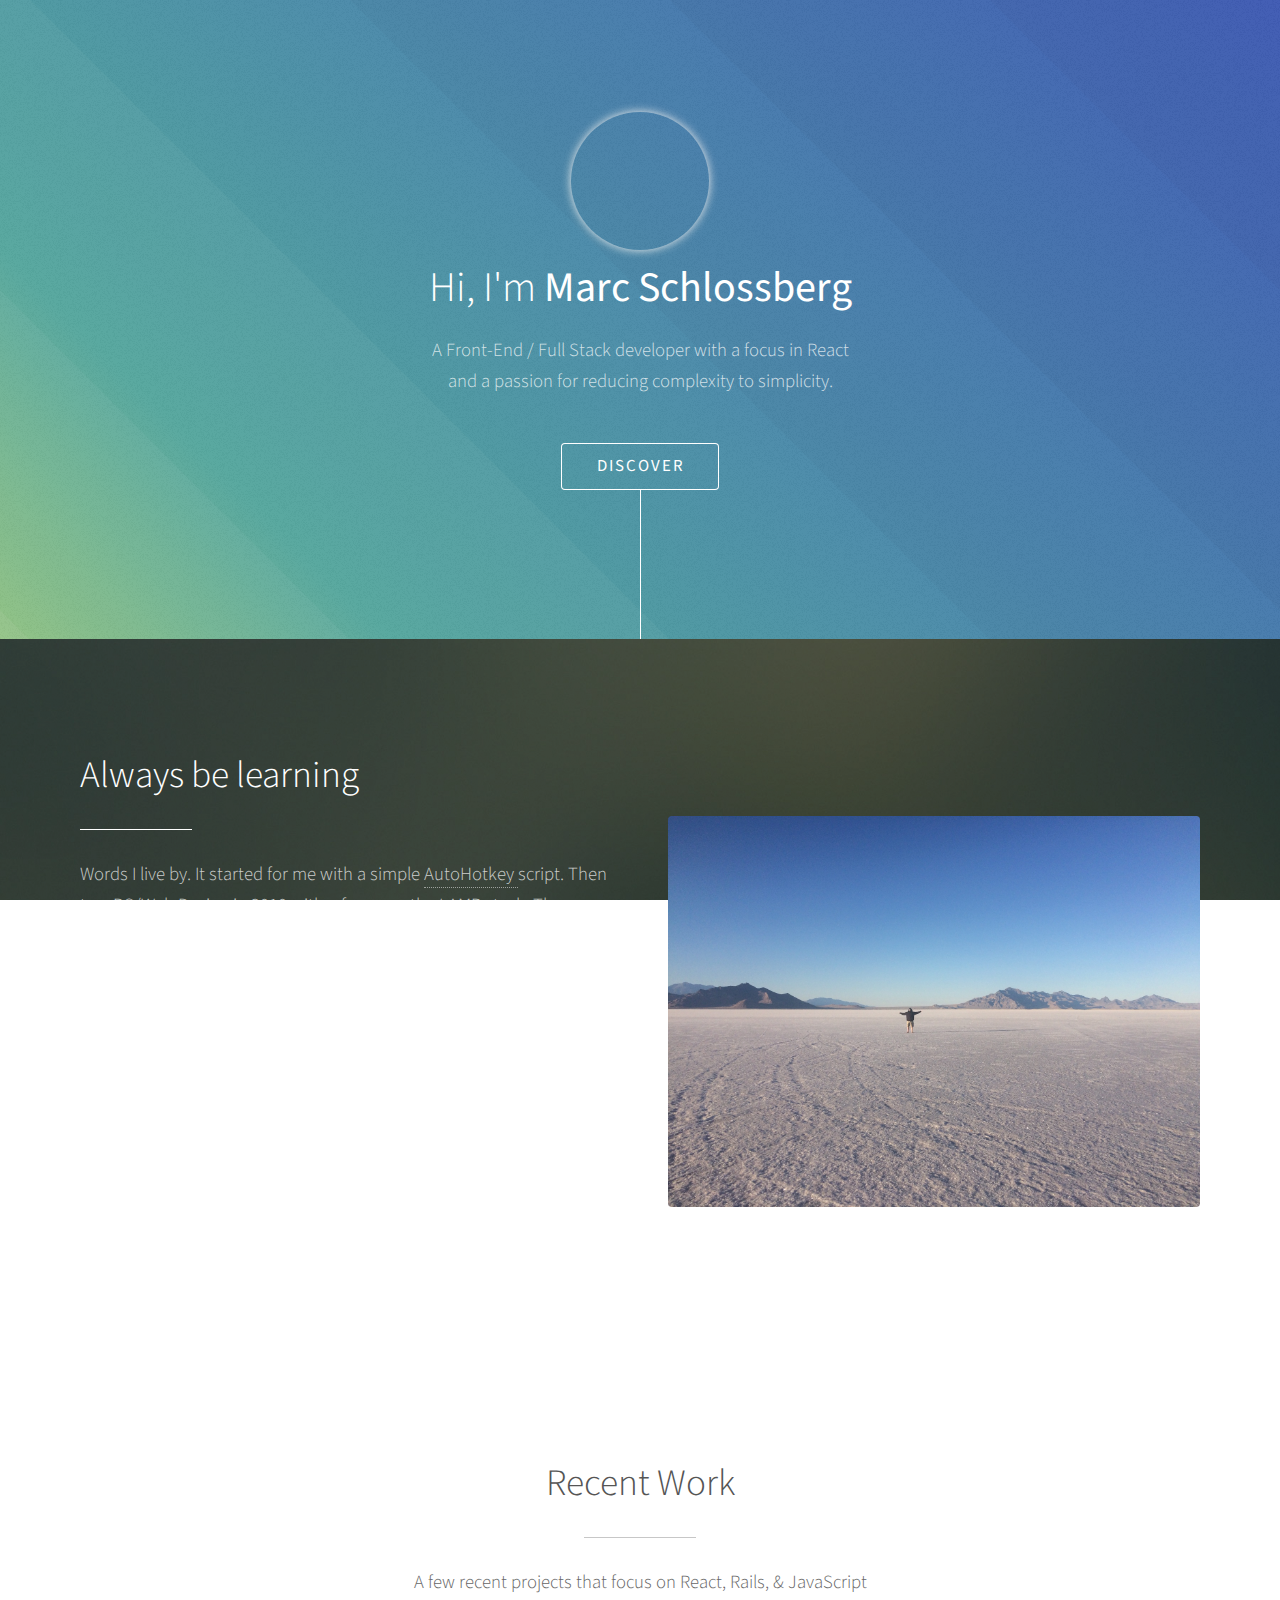
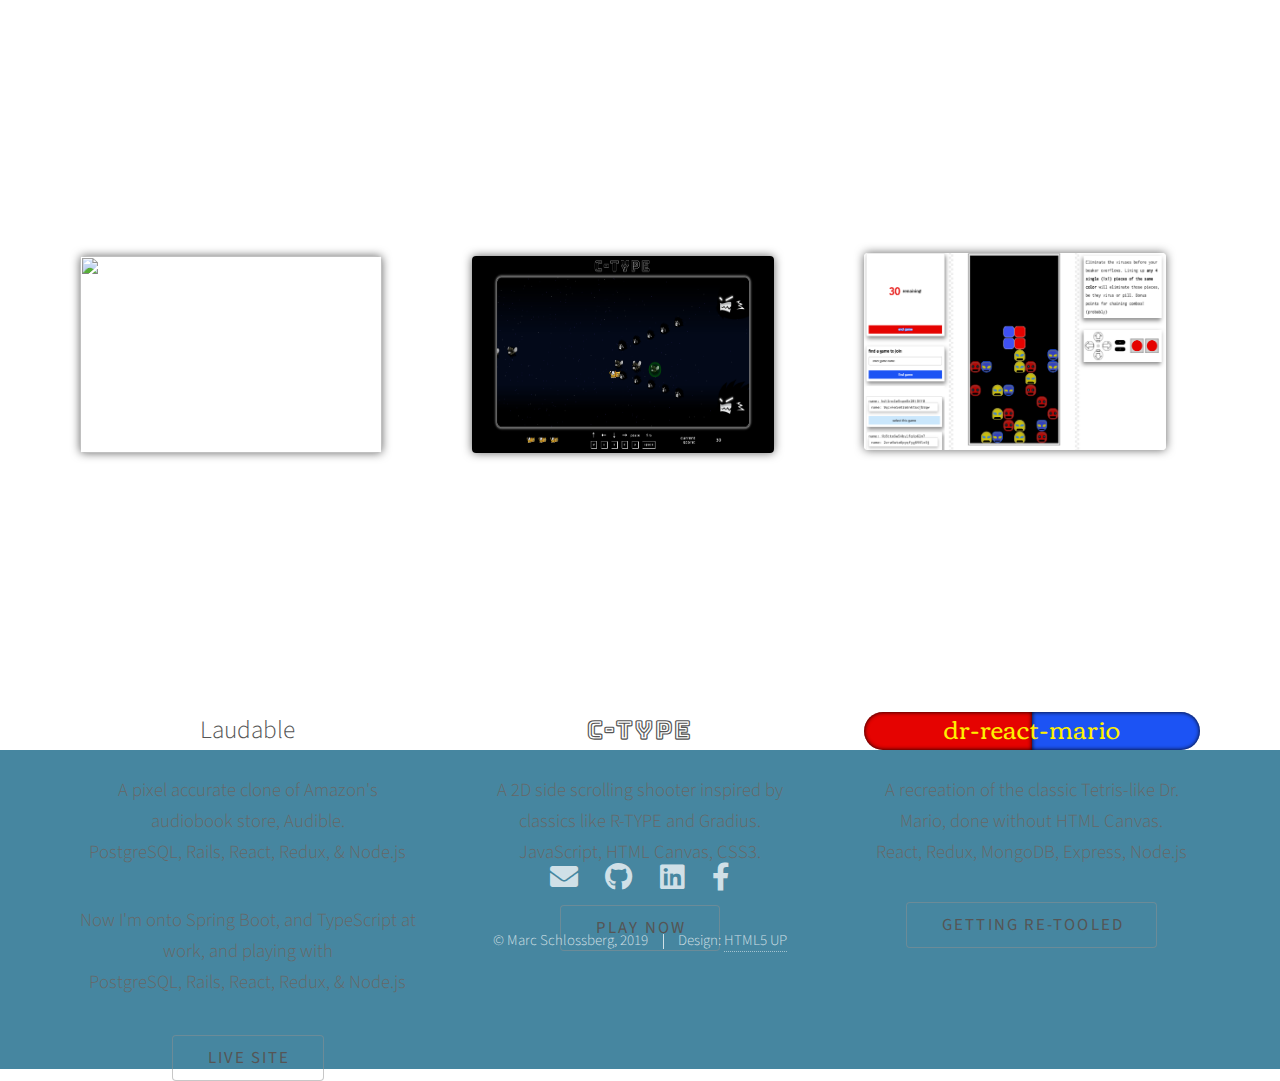
==== commit 06d4d8bb: "Center salt flats image vertically.  Update ABL learning section" ====
--- a/index.html
+++ b/index.html
@@ -50,6 +50,11 @@
 							Then to a BS/Web Design in 2010 with a focus on the LAMP stack.  
 							Then enterprise SQL, then Ruby, Rails, React &amp; Redux, MongoDB, Express, and more.
 							<br />
+							<br />
+							Now I'm on to Spring Boot and React/TypeScript at work, and playing with my new favorite Node.js ORM
+							<a href="https://www.prisma.io/">Prisma</a> in my free time.
+							<br />
+							<br />
 							While I certainly prefer certain languages and frameworks, my real skill and passion is
 							learning and tinkering with new fun stuff.
 						</p>
@@ -65,7 +70,7 @@
 						
 					</div>
 					<div class="col-6 col-12-medium imp-medium">
-						<span class="image fit"><img src="images/me_at_bonneville.JPG" alt="" /></span>
+						<div class="image fit"><img src="images/me_at_bonneville.JPG" alt="" /></div>
 					</div>
 				</div>
 			</div>
@@ -83,6 +88,8 @@
 						<span class="image fit tease"><img src="images/laudable-tease.png" alt="" /></span>
 						<h3>Laudable</h3>
 						<p>A pixel accurate clone of Amazon's audiobook store, Audible.  
+							<br />PostgreSQL, Rails, React, Redux, &amp; Node.js</p>
+							Now I'm onto Spring Boot, and TypeScript at work, and playing with 
 							<br />PostgreSQL, Rails, React, Redux, &amp; Node.js</p>
 						<ul class="actions special">
 							<li><a target="_blank" href="http://laudable.herokuapp.com" class="button">Live Site</a></li>
--- a/assets/css/custom.css
+++ b/assets/css/custom.css
@@ -19,10 +19,11 @@
 .profile-pic {
     width: 250px;
     height: auto;
-    transform: rotate(90deg);
+    /* -webkit-transform: rotate(0deg);
+    transform: rotate(90deg); */
     position: relative;
     left: -55px;
-    top: -10px;
+    top: -75px;
     
 }
 
@@ -81,6 +82,8 @@
 .image.fit {
     display: flex;
     justify-content: center;
+    height: 100%;
+    flex-direction: column;
 }
 .image.fit.tease img{
     width: 302px;
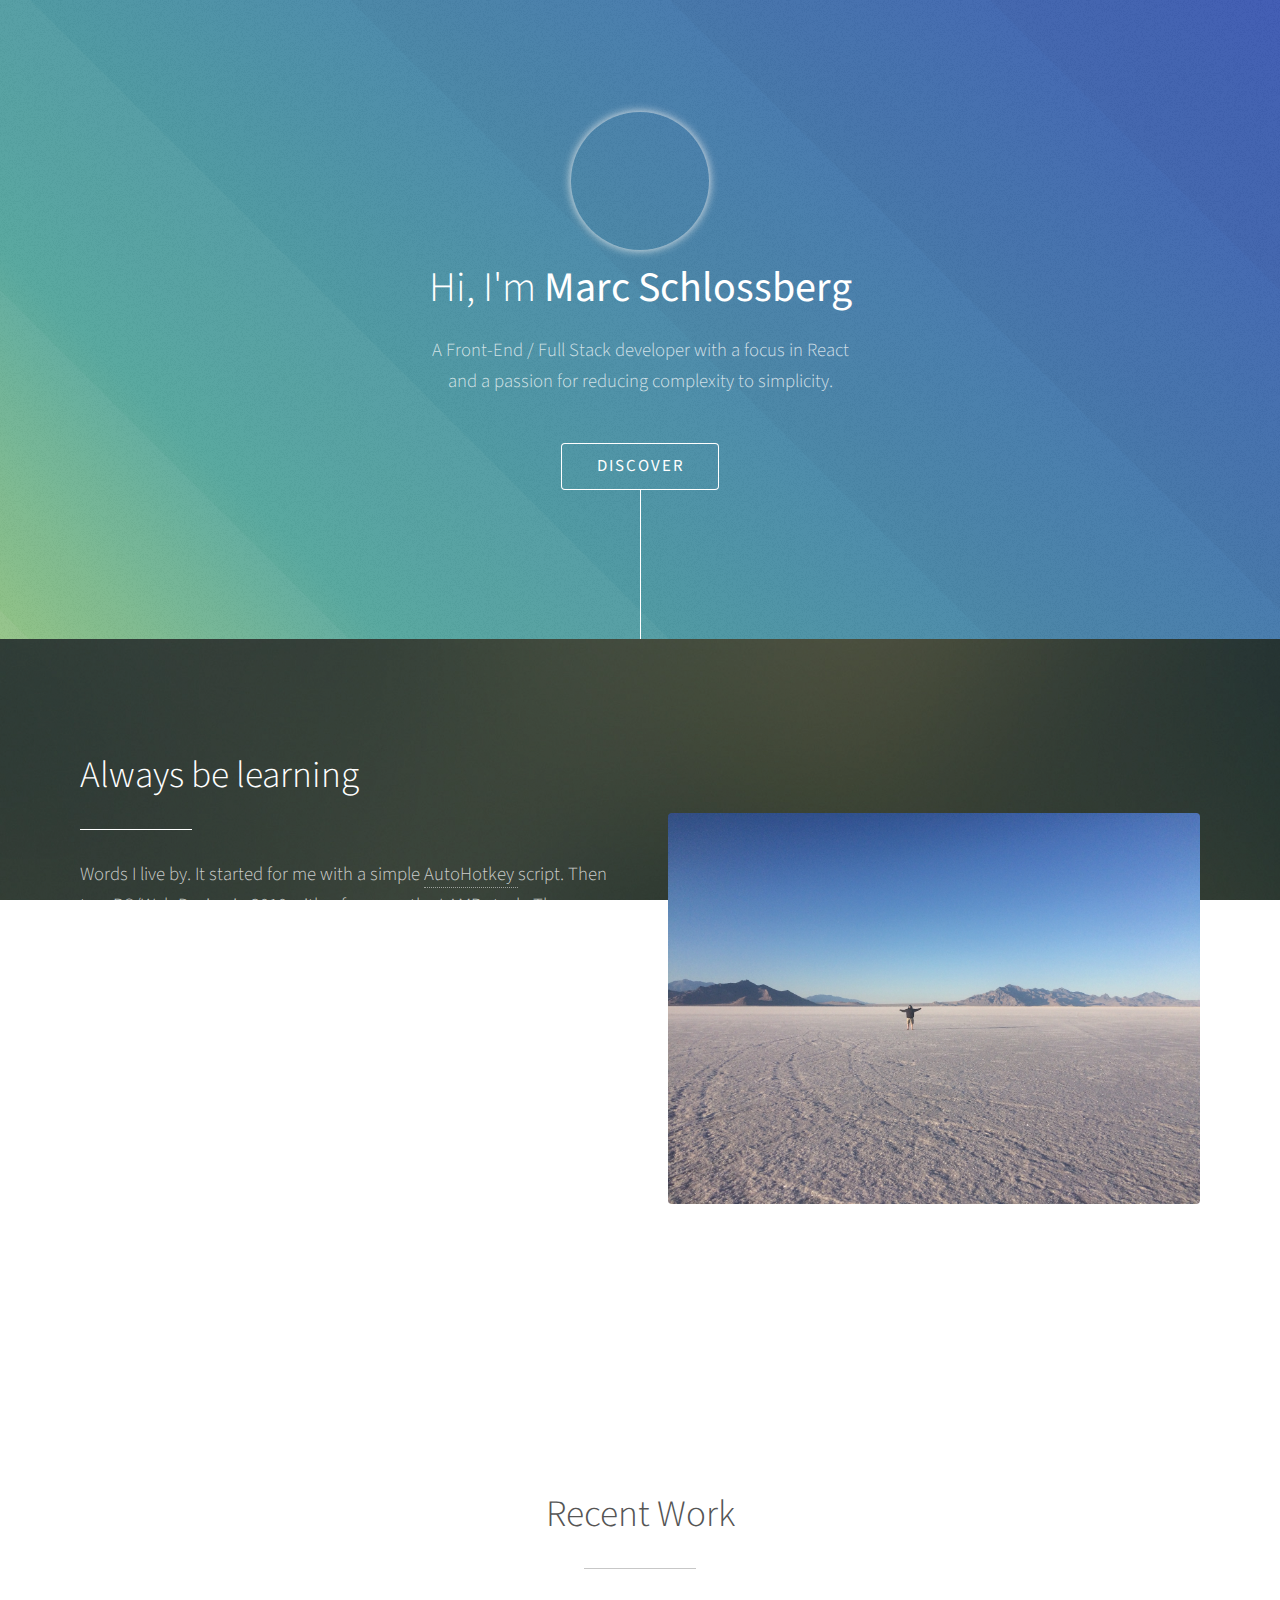
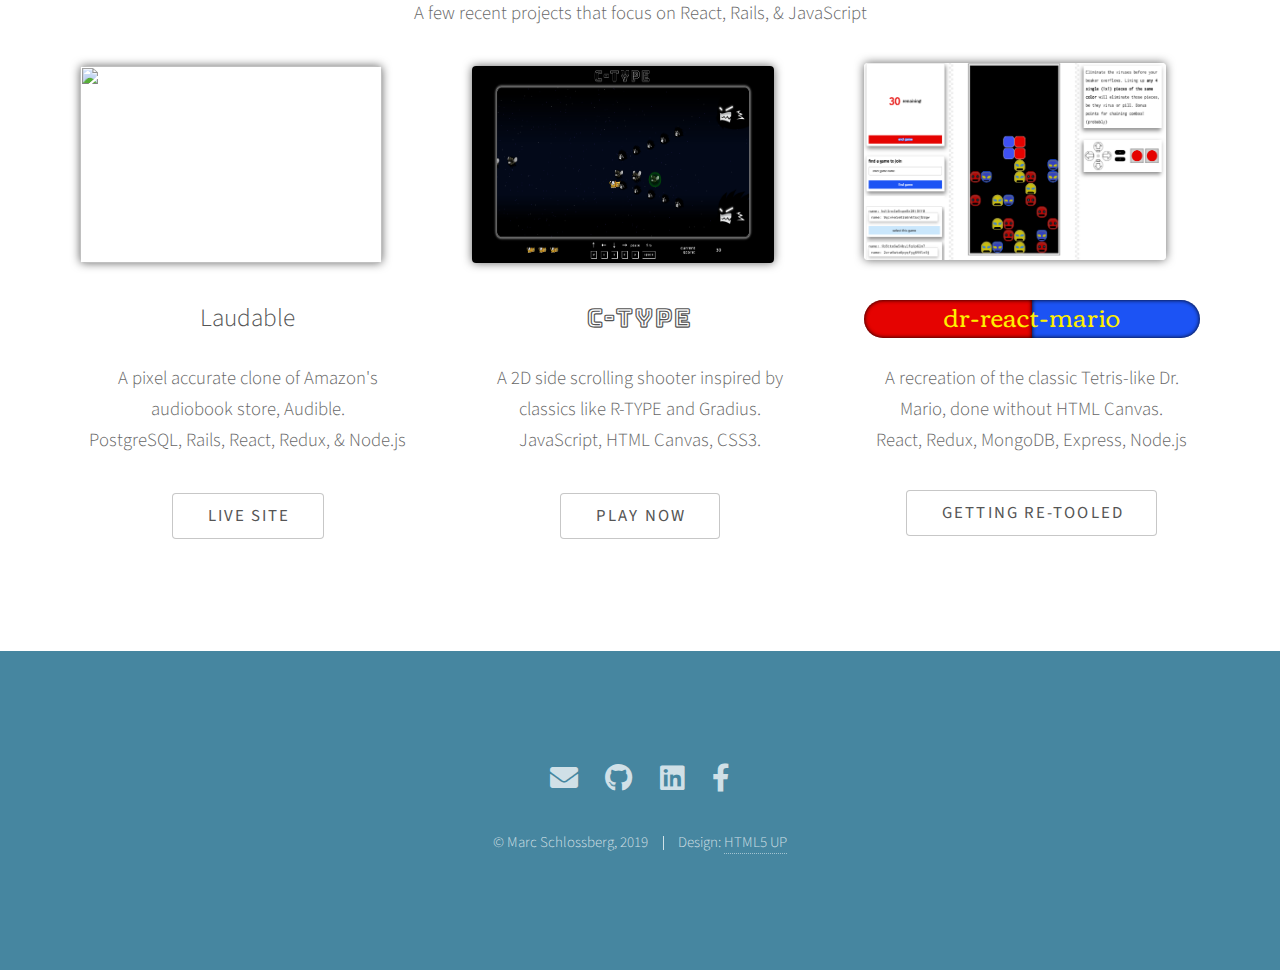
==== commit 37256860: "See previous commit (06d4d8b).  Except I did it right this time" ====
--- a/index.html
+++ b/index.html
@@ -55,8 +55,11 @@
 							<a href="https://www.prisma.io/">Prisma</a> in my free time.
 							<br />
 							<br />
-							While I certainly prefer certain languages and frameworks, my real skill and passion is
-							learning and tinkering with new fun stuff.
+							One thing that remains through it all: the world of development is as vast, strange, and 
+							fascinating as the 
+							<a href="https://en.wikipedia.org/wiki/Bonneville_Salt_Flats">Bonneville Salt Flats</a>
+							(pictured)
+							 and I love exploring it.
 						</p>
 
 						<p>
@@ -69,7 +72,7 @@
 
 						
 					</div>
-					<div class="col-6 col-12-medium imp-medium">
+					<div class="col-6 col-12-medium imp-medium" style="display: flex;">
 						<div class="image fit"><img src="images/me_at_bonneville.JPG" alt="" /></div>
 					</div>
 				</div>
@@ -88,8 +91,6 @@
 						<span class="image fit tease"><img src="images/laudable-tease.png" alt="" /></span>
 						<h3>Laudable</h3>
 						<p>A pixel accurate clone of Amazon's audiobook store, Audible.  
-							<br />PostgreSQL, Rails, React, Redux, &amp; Node.js</p>
-							Now I'm onto Spring Boot, and TypeScript at work, and playing with 
 							<br />PostgreSQL, Rails, React, Redux, &amp; Node.js</p>
 						<ul class="actions special">
 							<li><a target="_blank" href="http://laudable.herokuapp.com" class="button">Live Site</a></li>
--- a/assets/css/custom.css
+++ b/assets/css/custom.css
@@ -82,7 +82,6 @@
 .image.fit {
     display: flex;
     justify-content: center;
-    height: 100%;
     flex-direction: column;
 }
 .image.fit.tease img{
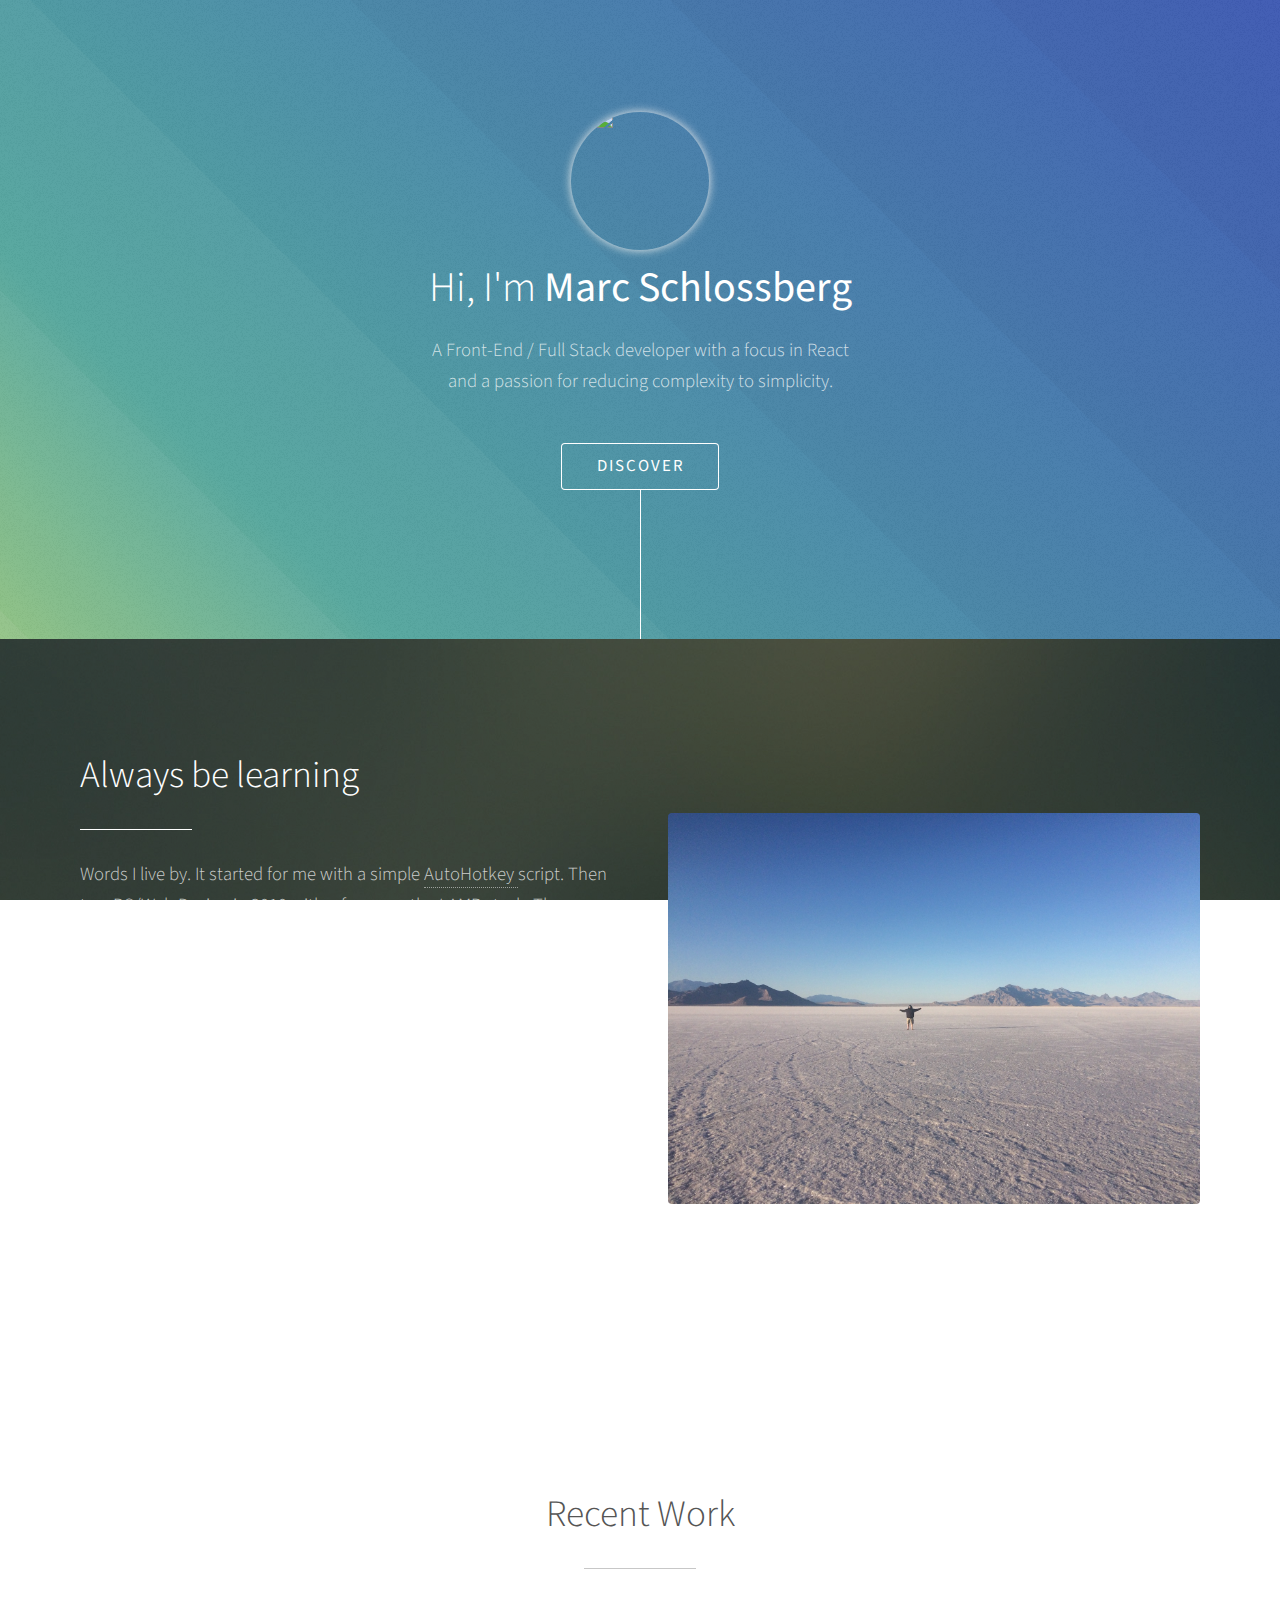
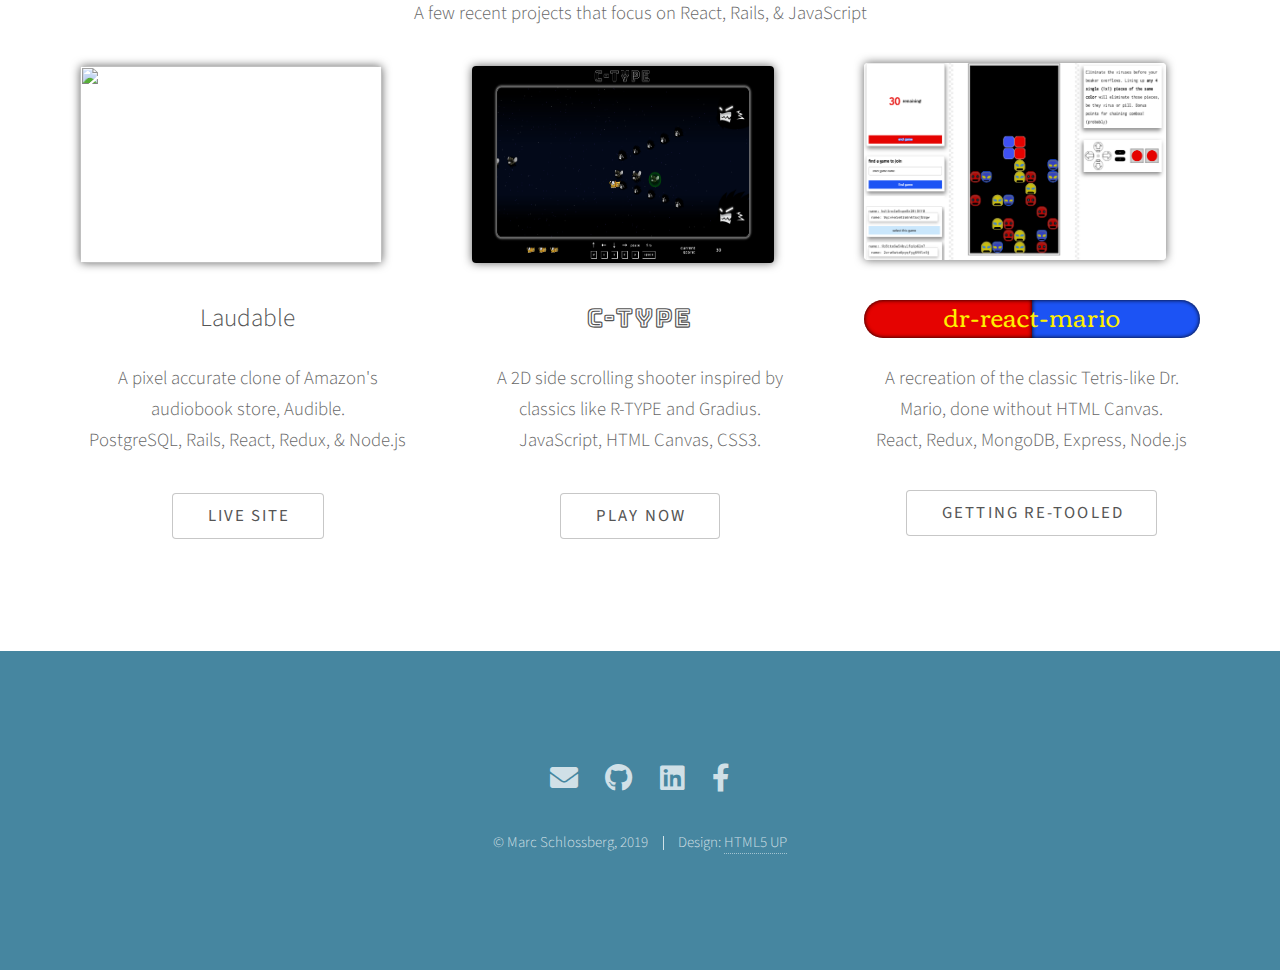
==== commit feeb7b00: "Update profile pic" ====
--- a/index.html
+++ b/index.html
@@ -22,7 +22,7 @@
 					<!-- <span class="icon solid major fa-cloud"></span> -->
 					<!-- <img class="profile-pic" src="images/profile_pic.jpeg" /> -->
 					<div class="profile-wrapper">
-						<img class="profile-pic" src="images/profile-pic.jpg" />
+						<img class="profile-pic" src="images/profilePic.jpg" />
 					</div>
 					<h1>Hi, I'm <strong>Marc Schlossberg</strong></h1>
 					<p>A Front-End / Full Stack developer with a focus in React<br />
--- a/assets/css/custom.css
+++ b/assets/css/custom.css
@@ -17,13 +17,13 @@
 }
 
 .profile-pic {
-    width: 250px;
+    width: 200px;
     height: auto;
+    position: relative;
+    left: -35px;
+    top: -5px;
     /* -webkit-transform: rotate(0deg);
     transform: rotate(90deg); */
-    position: relative;
-    left: -55px;
-    top: -75px;
     
 }
 
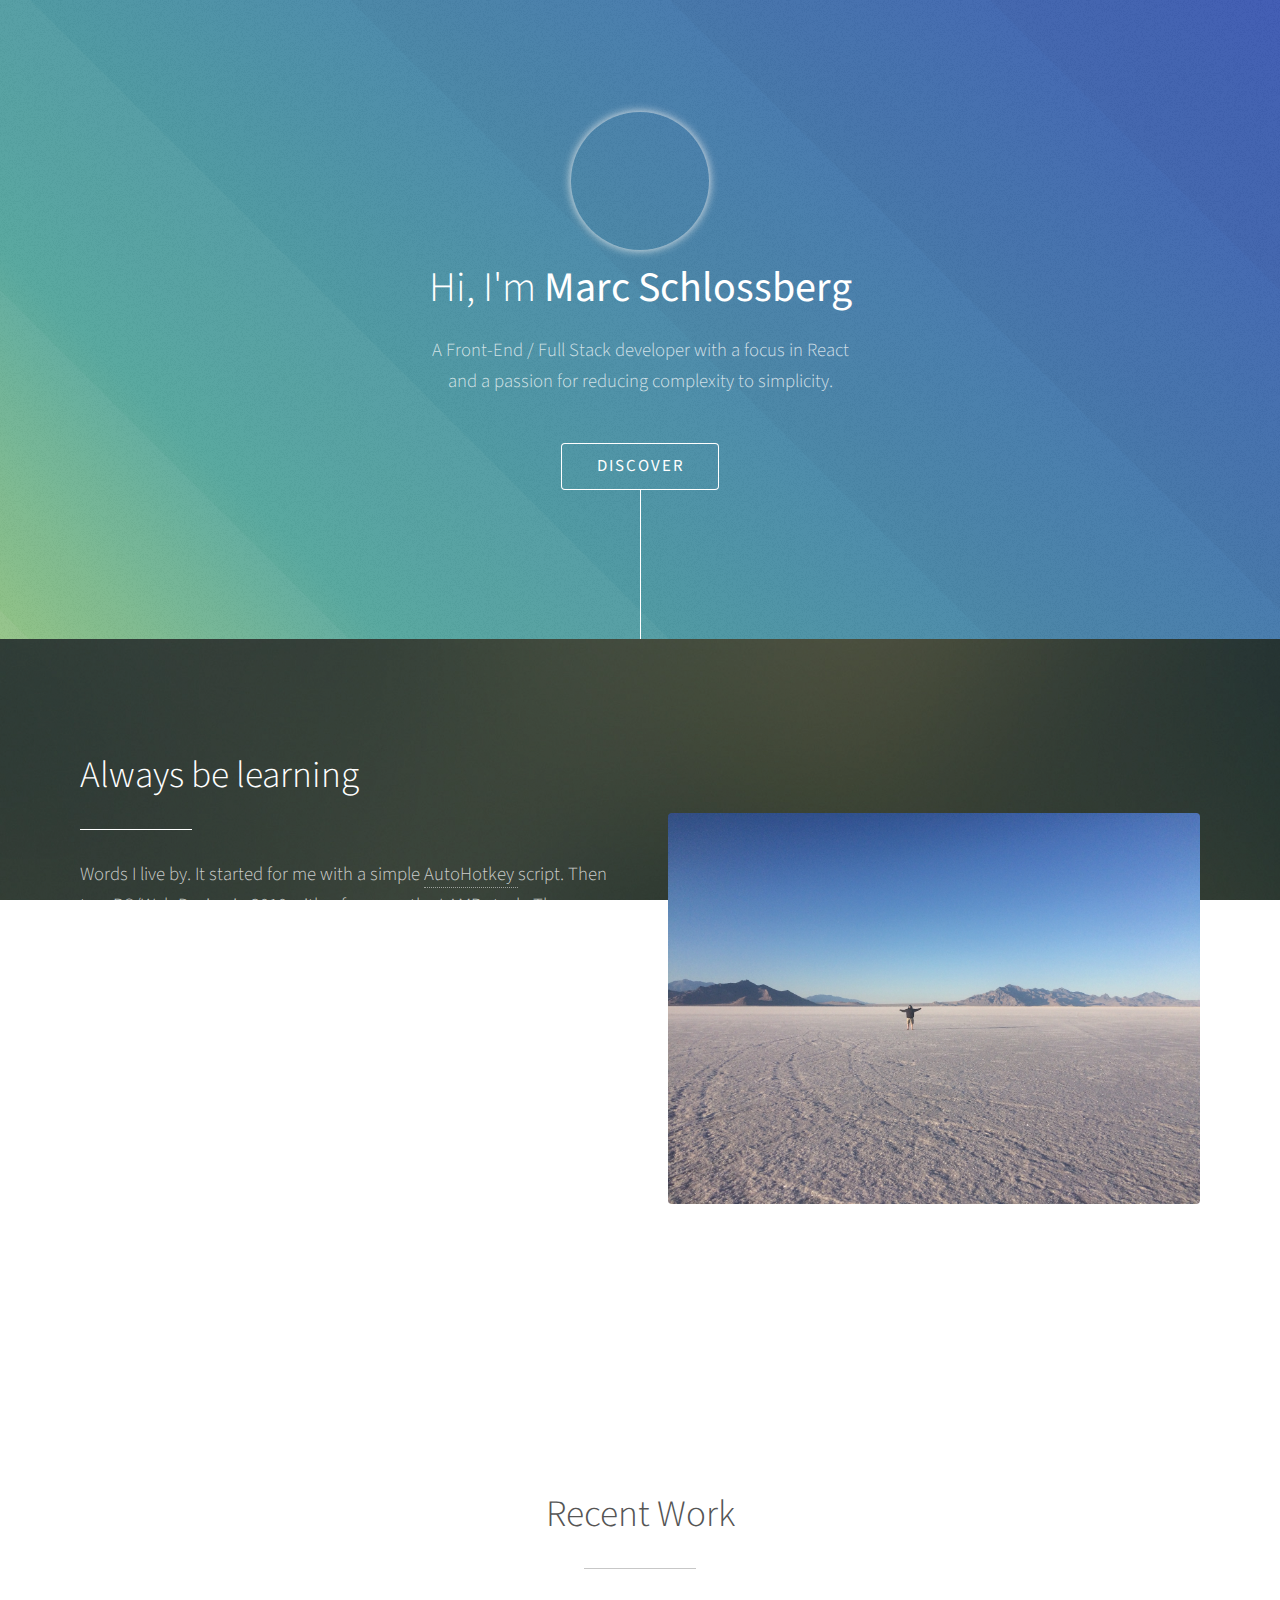
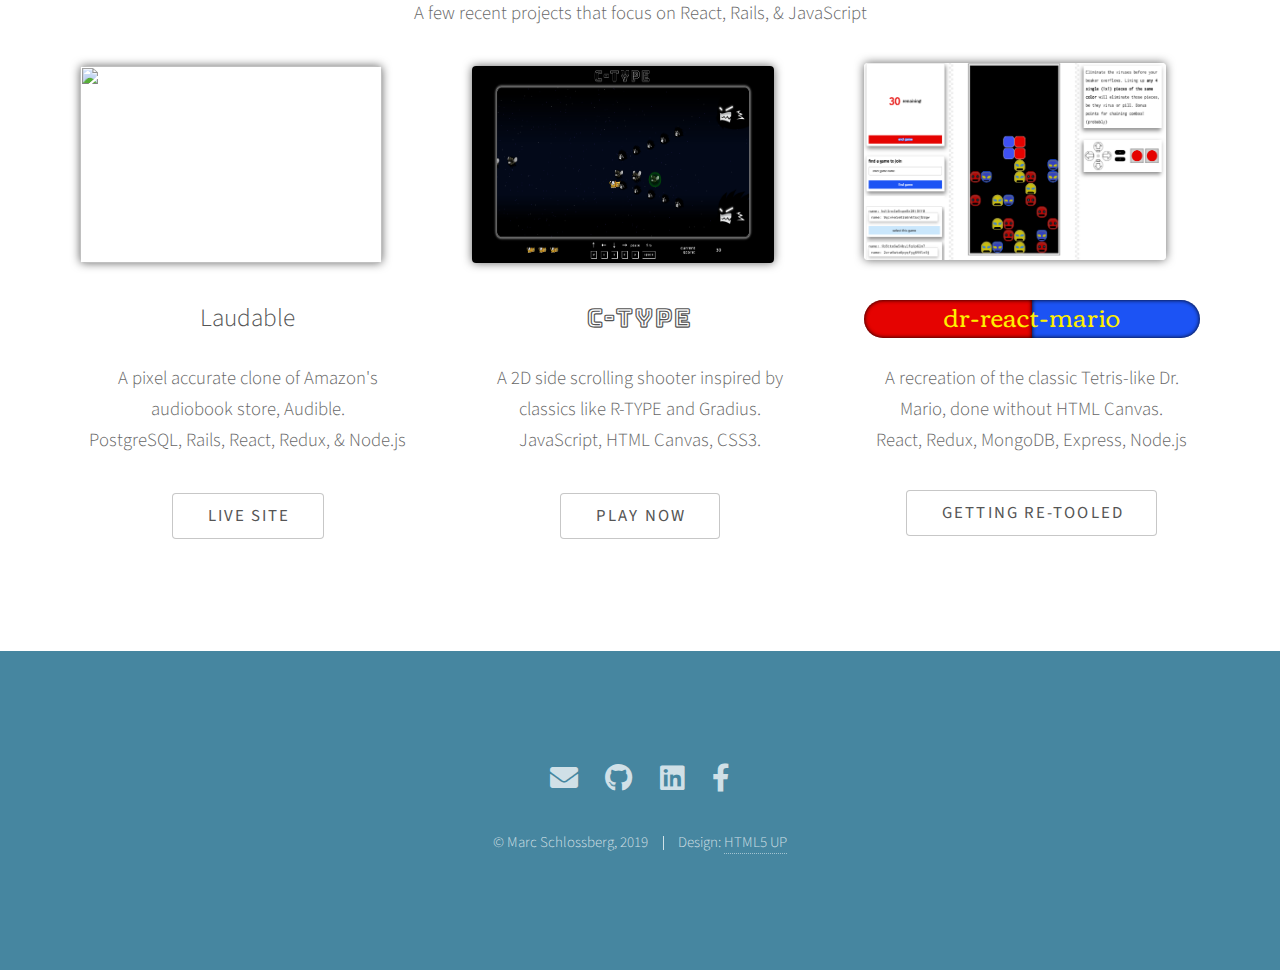
==== commit d2cba214: "Revert profile to old pic.  Need to optimize new pic before using" ====
--- a/index.html
+++ b/index.html
@@ -22,7 +22,7 @@
 					<!-- <span class="icon solid major fa-cloud"></span> -->
 					<!-- <img class="profile-pic" src="images/profile_pic.jpeg" /> -->
 					<div class="profile-wrapper">
-						<img class="profile-pic" src="images/profilePic.jpg" />
+						<img class="profile-pic" src="images/profile-pic.jpg" />
 					</div>
 					<h1>Hi, I'm <strong>Marc Schlossberg</strong></h1>
 					<p>A Front-End / Full Stack developer with a focus in React<br />
--- a/assets/css/custom.css
+++ b/assets/css/custom.css
@@ -17,6 +17,17 @@
 }
 
 .profile-pic {
+    width: 250px;
+    height: auto;
+    /* -webkit-transform: rotate(0deg);
+    transform: rotate(90deg); */
+    position: relative;
+    left: -55px;
+    top: -75px;
+    
+}
+
+.profile-pic-new {
     width: 200px;
     height: auto;
     position: relative;
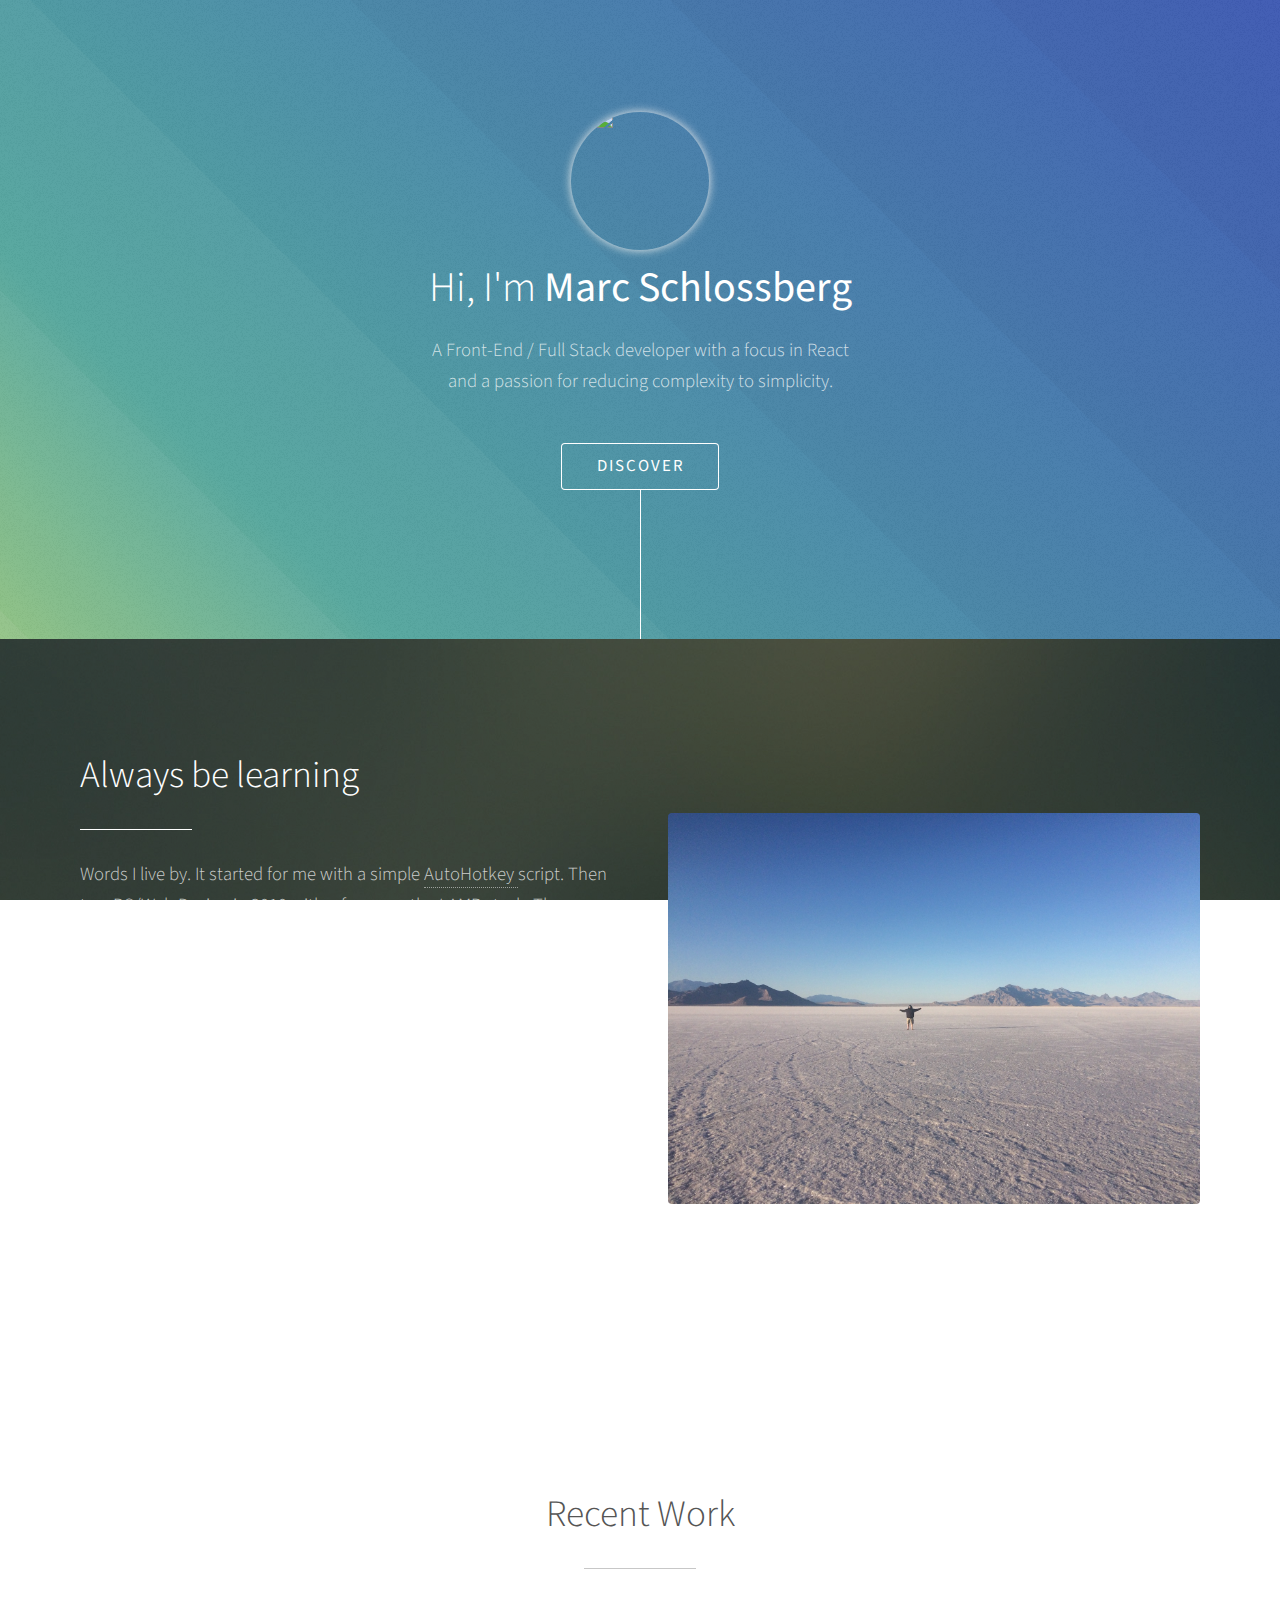
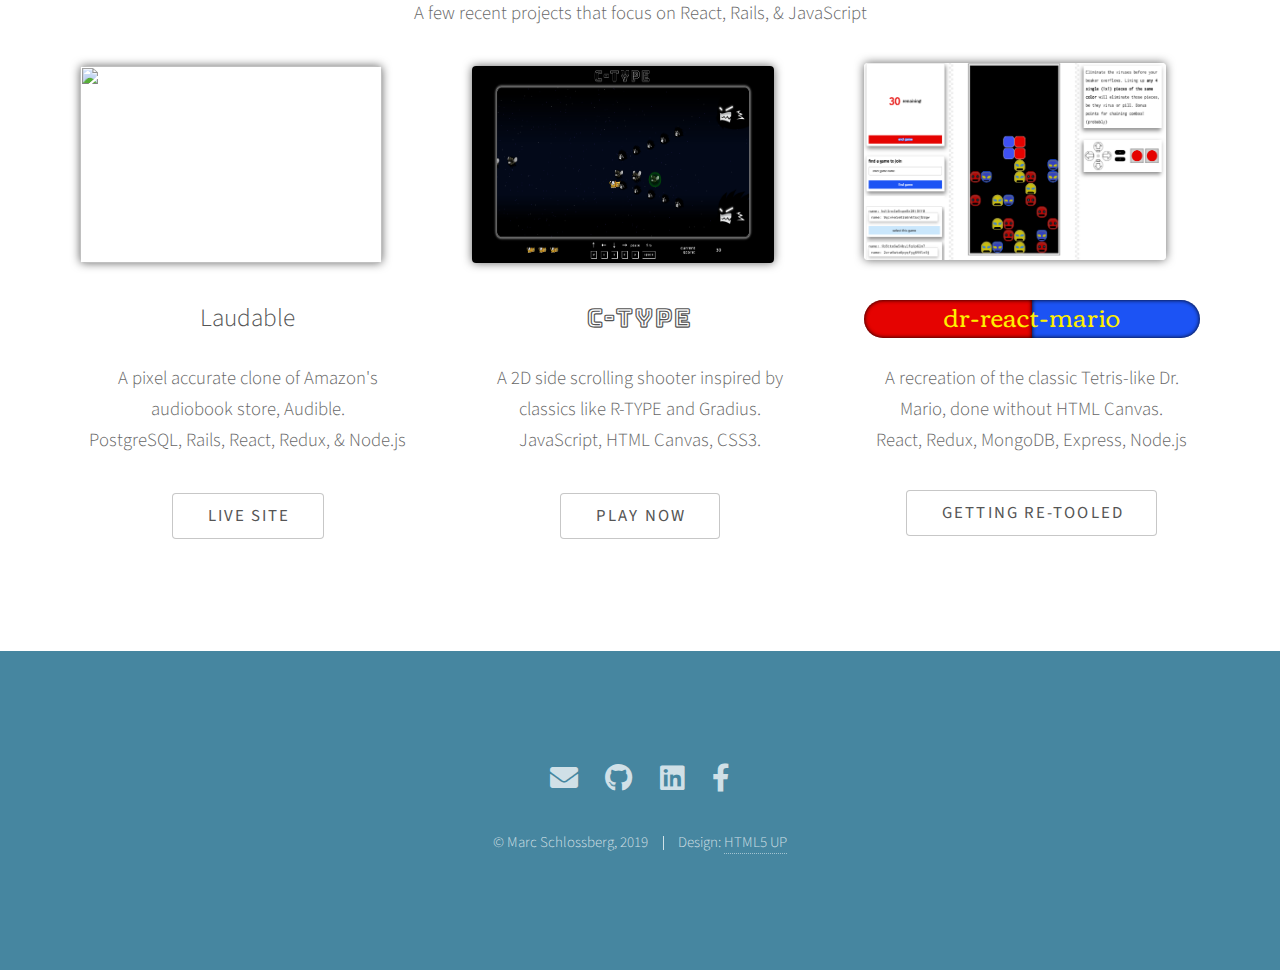
==== commit ff44c4d7: "Add new pic newly optimized" ====
--- a/index.html
+++ b/index.html
@@ -22,7 +22,7 @@
 					<!-- <span class="icon solid major fa-cloud"></span> -->
 					<!-- <img class="profile-pic" src="images/profile_pic.jpeg" /> -->
 					<div class="profile-wrapper">
-						<img class="profile-pic" src="images/profile-pic.jpg" />
+						<img class="profile-pic" src="images/profilePic.jpg" />
 					</div>
 					<h1>Hi, I'm <strong>Marc Schlossberg</strong></h1>
 					<p>A Front-End / Full Stack developer with a focus in React<br />
--- a/assets/css/custom.css
+++ b/assets/css/custom.css
@@ -16,7 +16,7 @@
 
 }
 
-.profile-pic {
+.profile-pic-old {
     width: 250px;
     height: auto;
     /* -webkit-transform: rotate(0deg);
@@ -27,7 +27,7 @@
     
 }
 
-.profile-pic-new {
+.profile-pic {
     width: 200px;
     height: auto;
     position: relative;
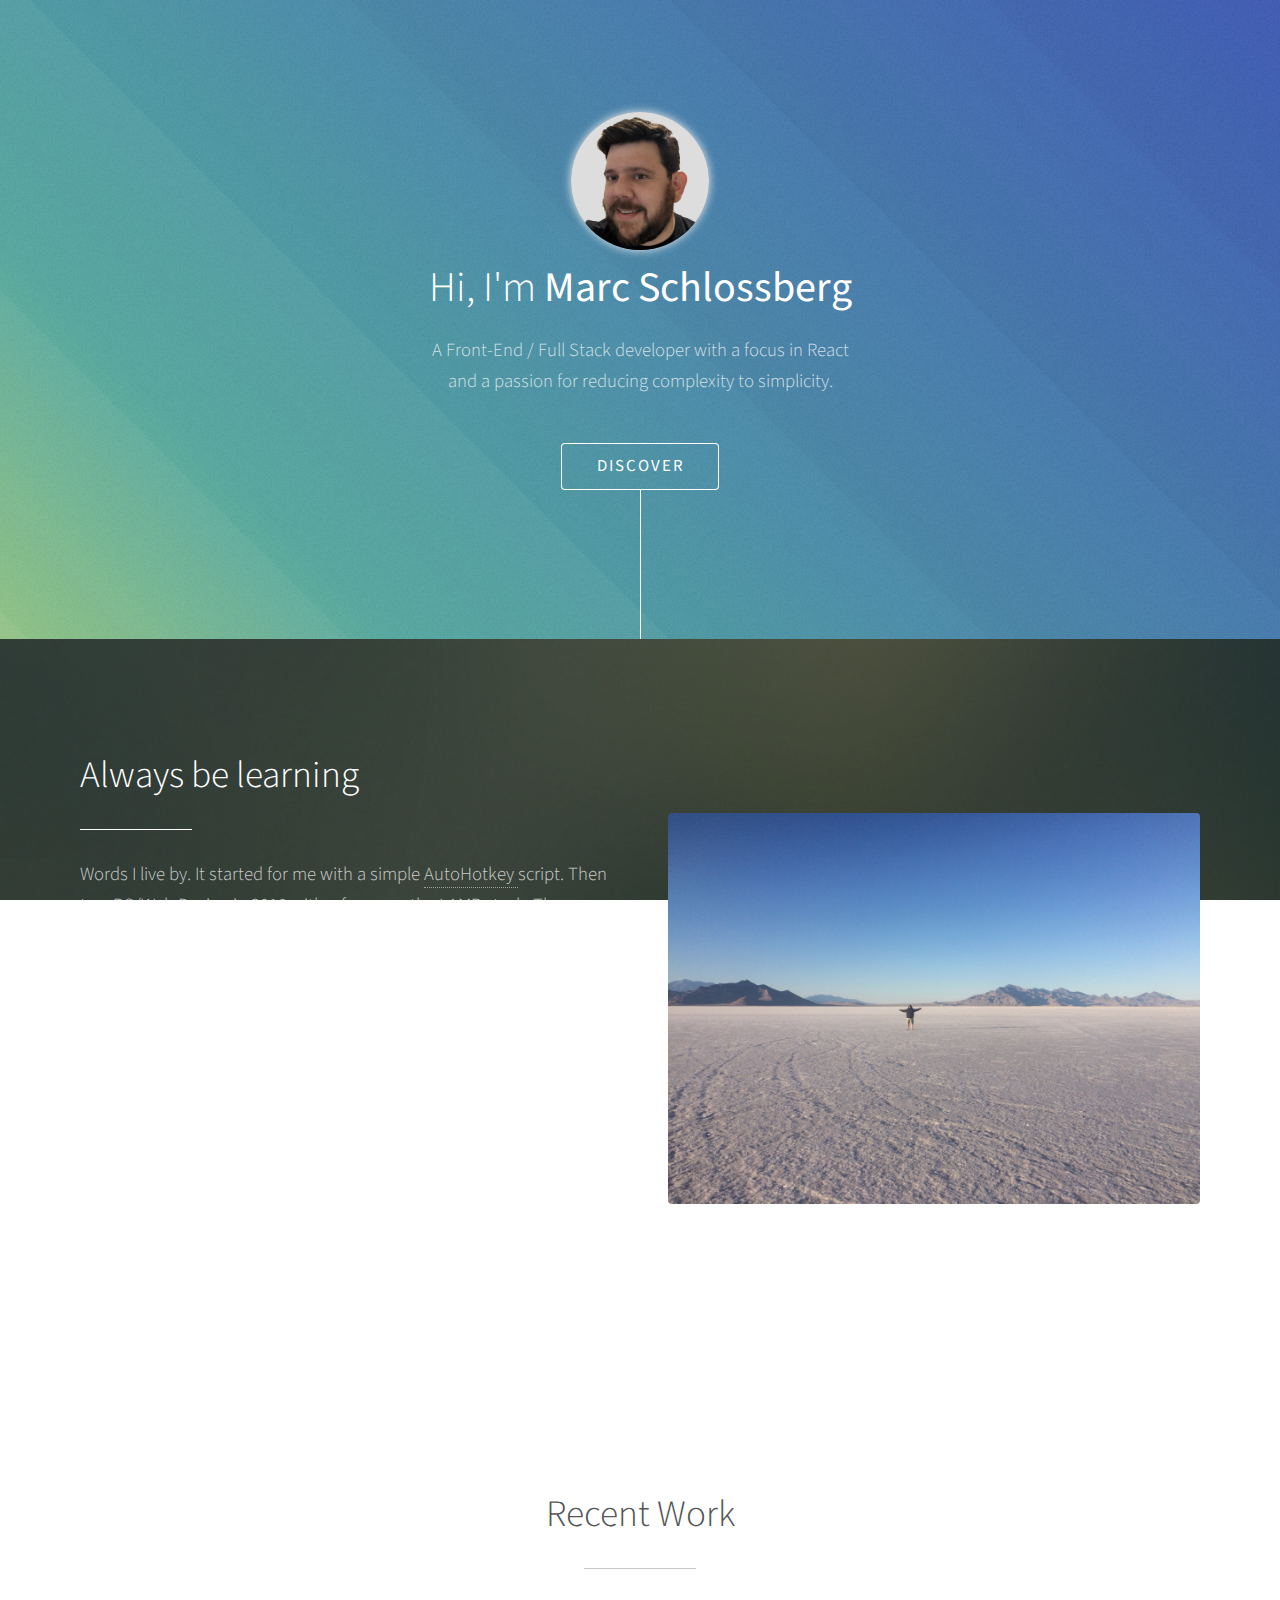
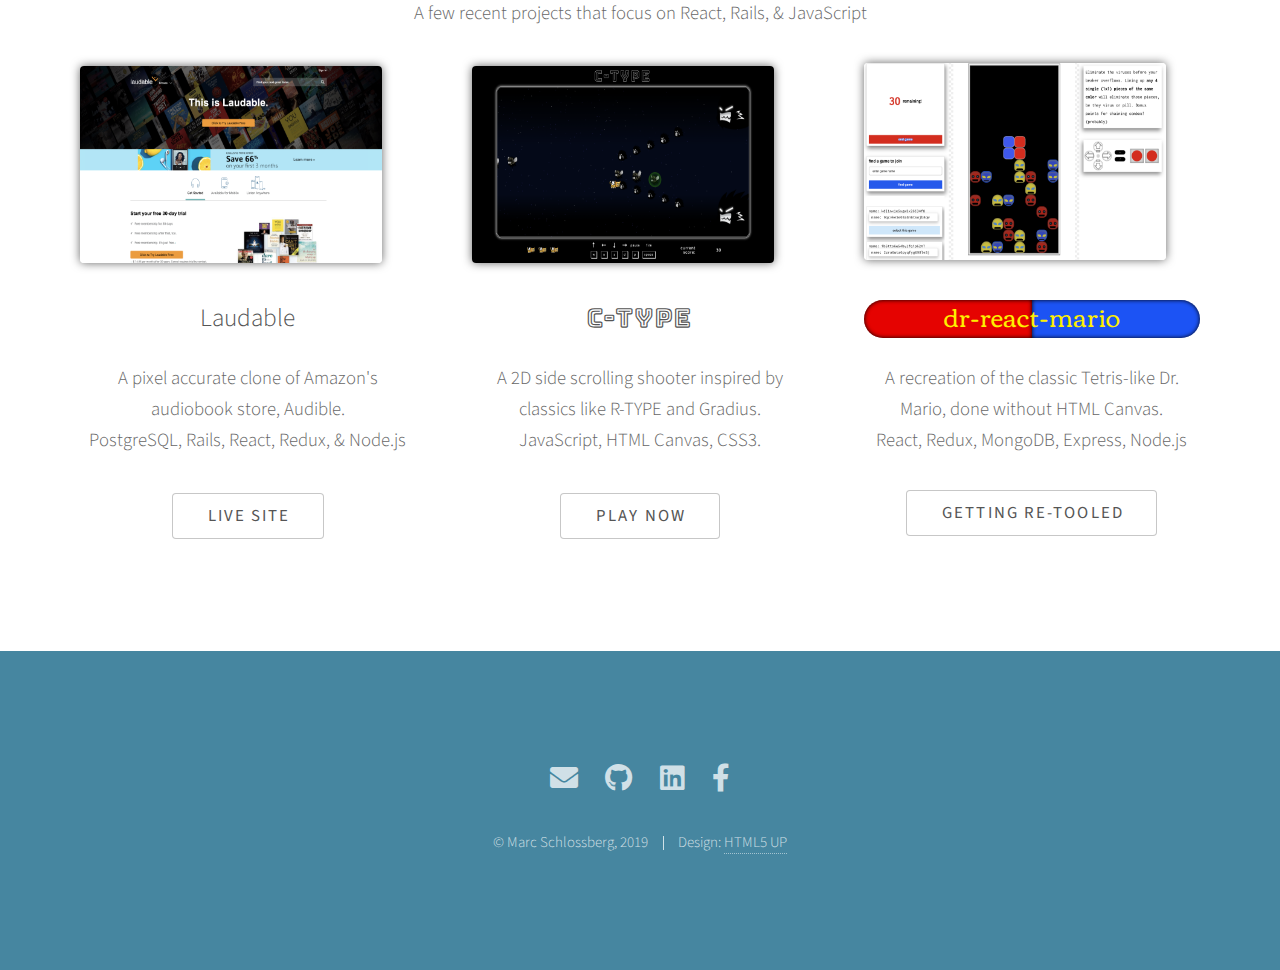
==== commit 4c94957f: "Add optimized images" ====
--- a/index.html
+++ b/index.html
@@ -22,7 +22,7 @@
 					<!-- <span class="icon solid major fa-cloud"></span> -->
 					<!-- <img class="profile-pic" src="images/profile_pic.jpeg" /> -->
 					<div class="profile-wrapper">
-						<img class="profile-pic" src="images/profilePic.jpg" />
+						<img class="profile-pic" src="images/profilePic-small.jpg" />
 					</div>
 					<h1>Hi, I'm <strong>Marc Schlossberg</strong></h1>
 					<p>A Front-End / Full Stack developer with a focus in React<br />
@@ -73,7 +73,7 @@
 						
 					</div>
 					<div class="col-6 col-12-medium imp-medium" style="display: flex;">
-						<div class="image fit"><img src="images/me_at_bonneville.JPG" alt="" /></div>
+						<div class="image fit"><img src="images/me_at_bonneville-small.png" alt="" /></div>
 					</div>
 				</div>
 			</div>
@@ -88,7 +88,7 @@
 				<p>A few recent projects that focus on React, Rails, &amp; JavaScript</p>
 				<div class="row gtr-150">
 					<div class="col-4 col-12-medium">
-						<span class="image fit tease"><img src="images/laudable-tease.png" alt="" /></span>
+						<span class="image fit tease"><img src="images/laudable-tease-small.png" alt="" /></span>
 						<h3>Laudable</h3>
 						<p>A pixel accurate clone of Amazon's audiobook store, Audible.  
 							<br />PostgreSQL, Rails, React, Redux, &amp; Node.js</p>
@@ -97,7 +97,7 @@
 						</ul>
 					</div>
 					<div class="col-4 col-12-medium" id="ctype">
-						<span class="image fit tease"><img src="images/ctype-tease1.png" alt="" /></span>
+						<span class="image fit tease"><img src="images/ctype-tease1-small.png" alt="" /></span>
 						<h3>C-TYPE</h3>
 						<p>A 2D side scrolling shooter inspired by classics like R-TYPE and Gradius.  <br />JavaScript, HTML Canvas, CSS3.</p>
 						<ul class="actions special">
@@ -105,7 +105,7 @@
 						</ul>
 					</div>
 					<div class="col-4 col-12-medium" id="drm">
-						<span class="image fit tease"><img src="images/drm-tease.png" alt="" /></span>
+						<span class="image fit tease"><img src="images/drm-tease-small.png" alt="" /></span>
 						<h3>
 							<span>
 								dr-react-mario
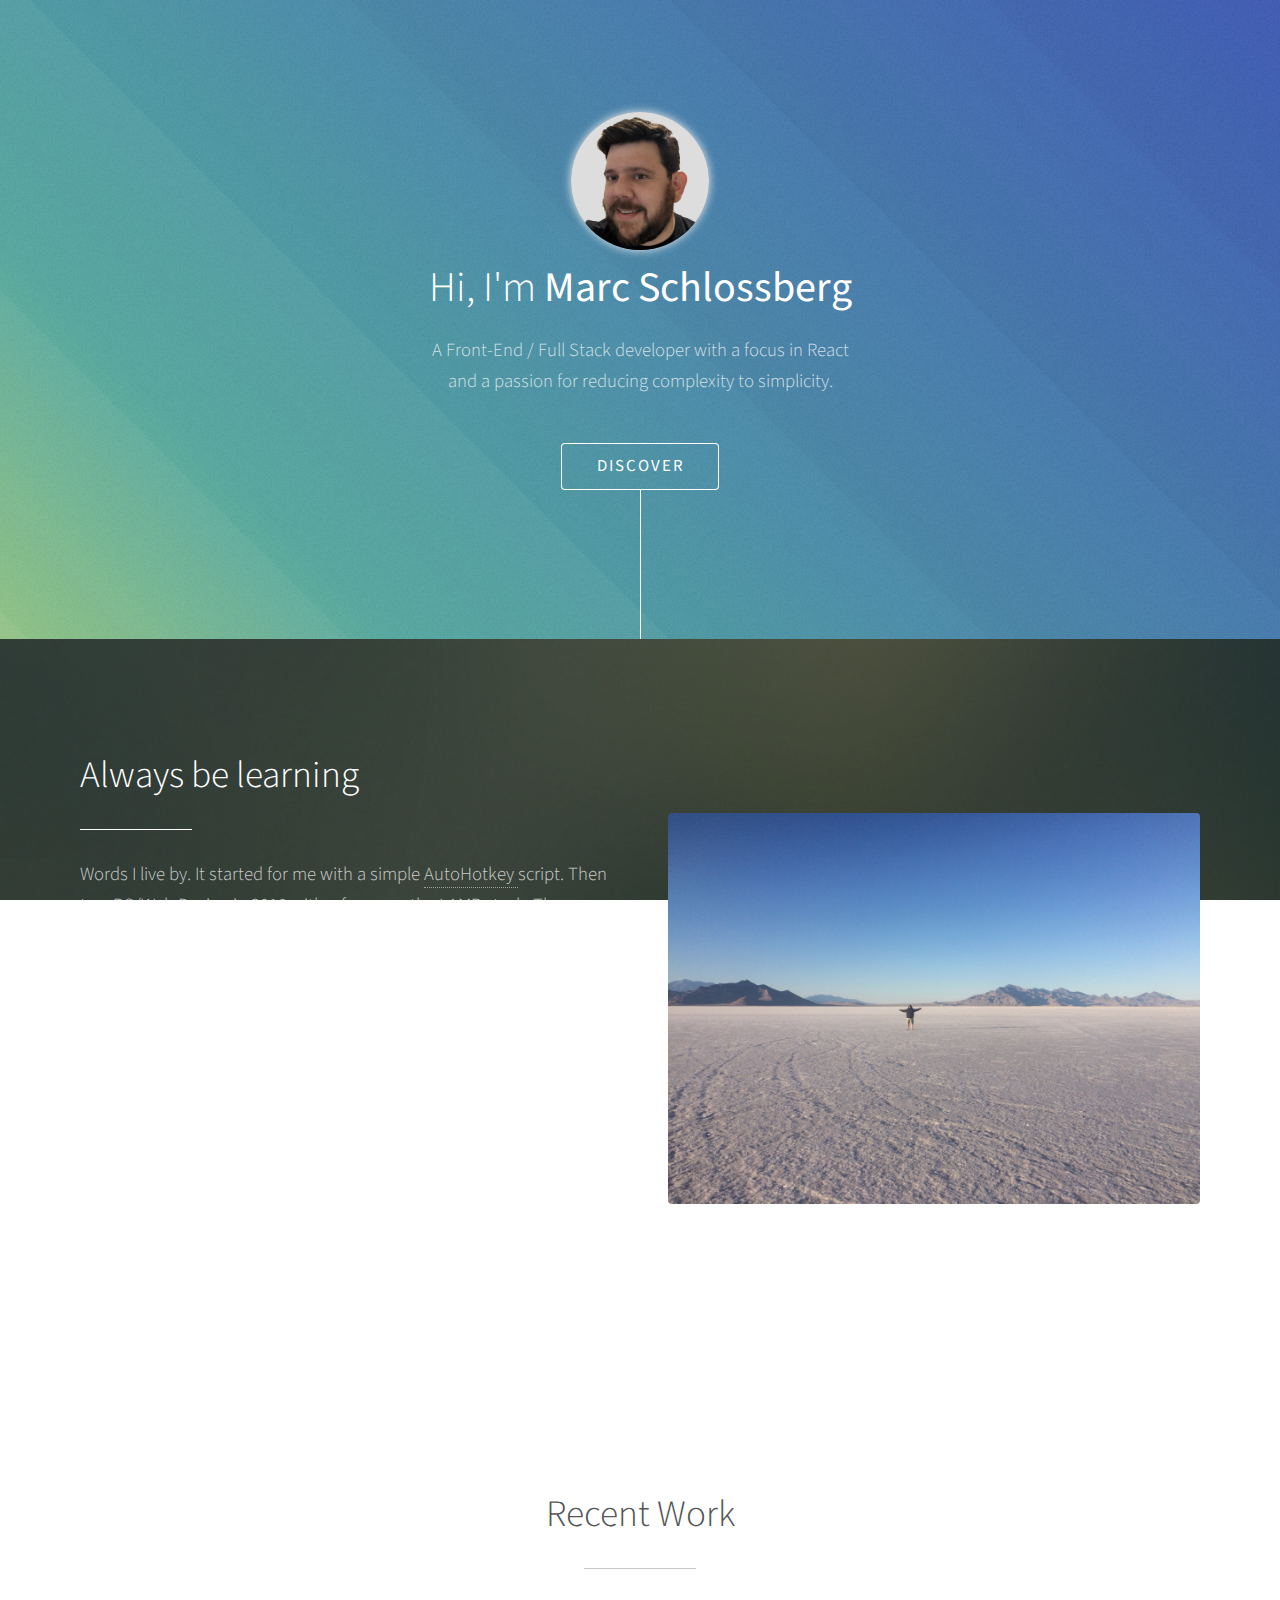
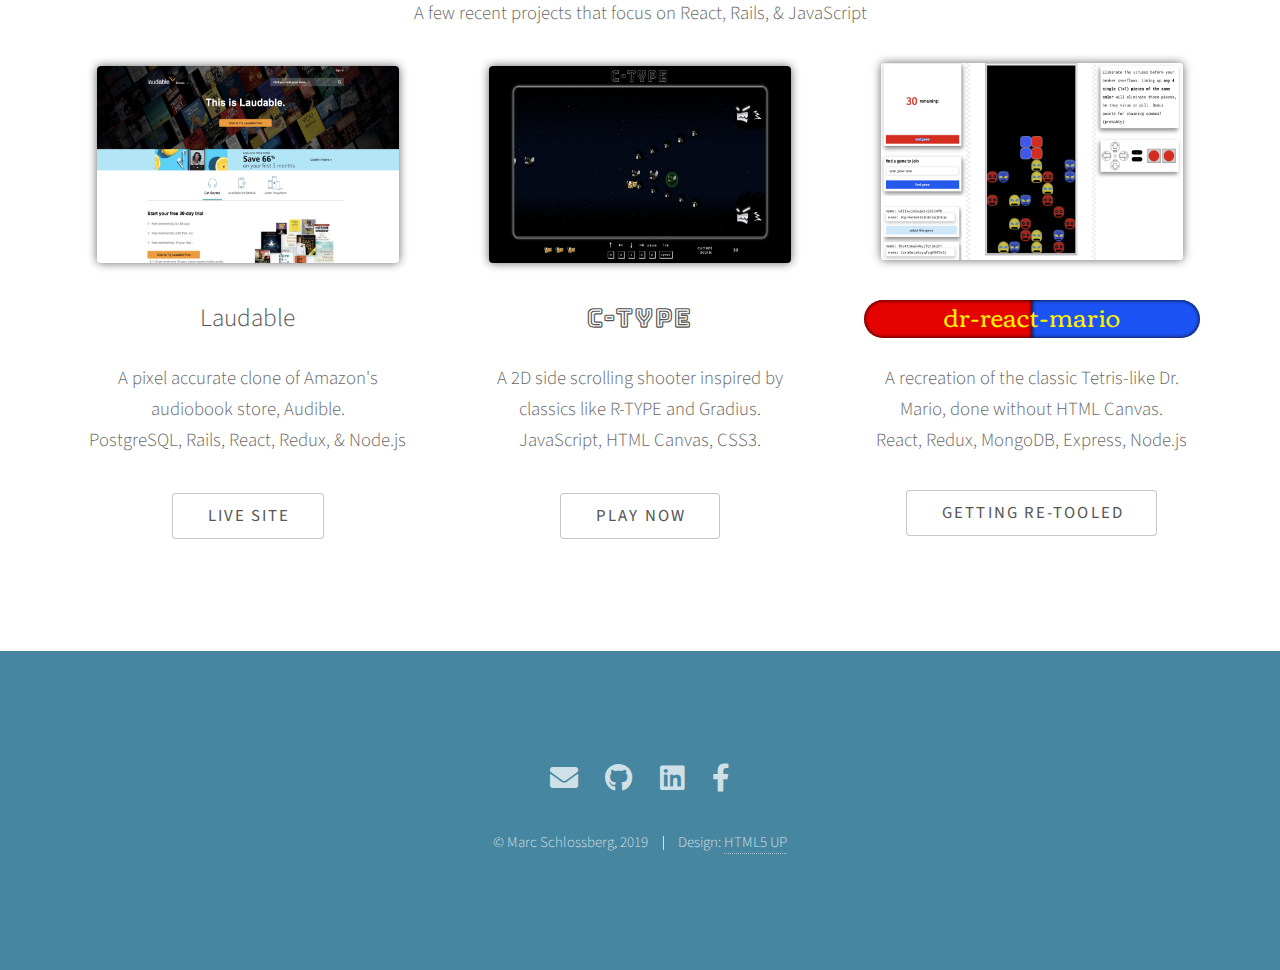
==== commit a306df99: "Recenter medium img" ====
--- a/index.html
+++ b/index.html
@@ -73,7 +73,7 @@
 						
 					</div>
 					<div class="col-6 col-12-medium imp-medium" style="display: flex;">
-						<div class="image fit"><img src="images/me_at_bonneville-small.png" alt="" /></div>
+						<div class="image fit medium"><img src="images/me_at_bonneville-small.png" alt="" /></div>
 					</div>
 				</div>
 			</div>
--- a/assets/css/custom.css
+++ b/assets/css/custom.css
@@ -93,6 +93,8 @@
 .image.fit {
     display: flex;
     justify-content: center;
+}
+.image.fit.medium {
     flex-direction: column;
 }
 .image.fit.tease img{
